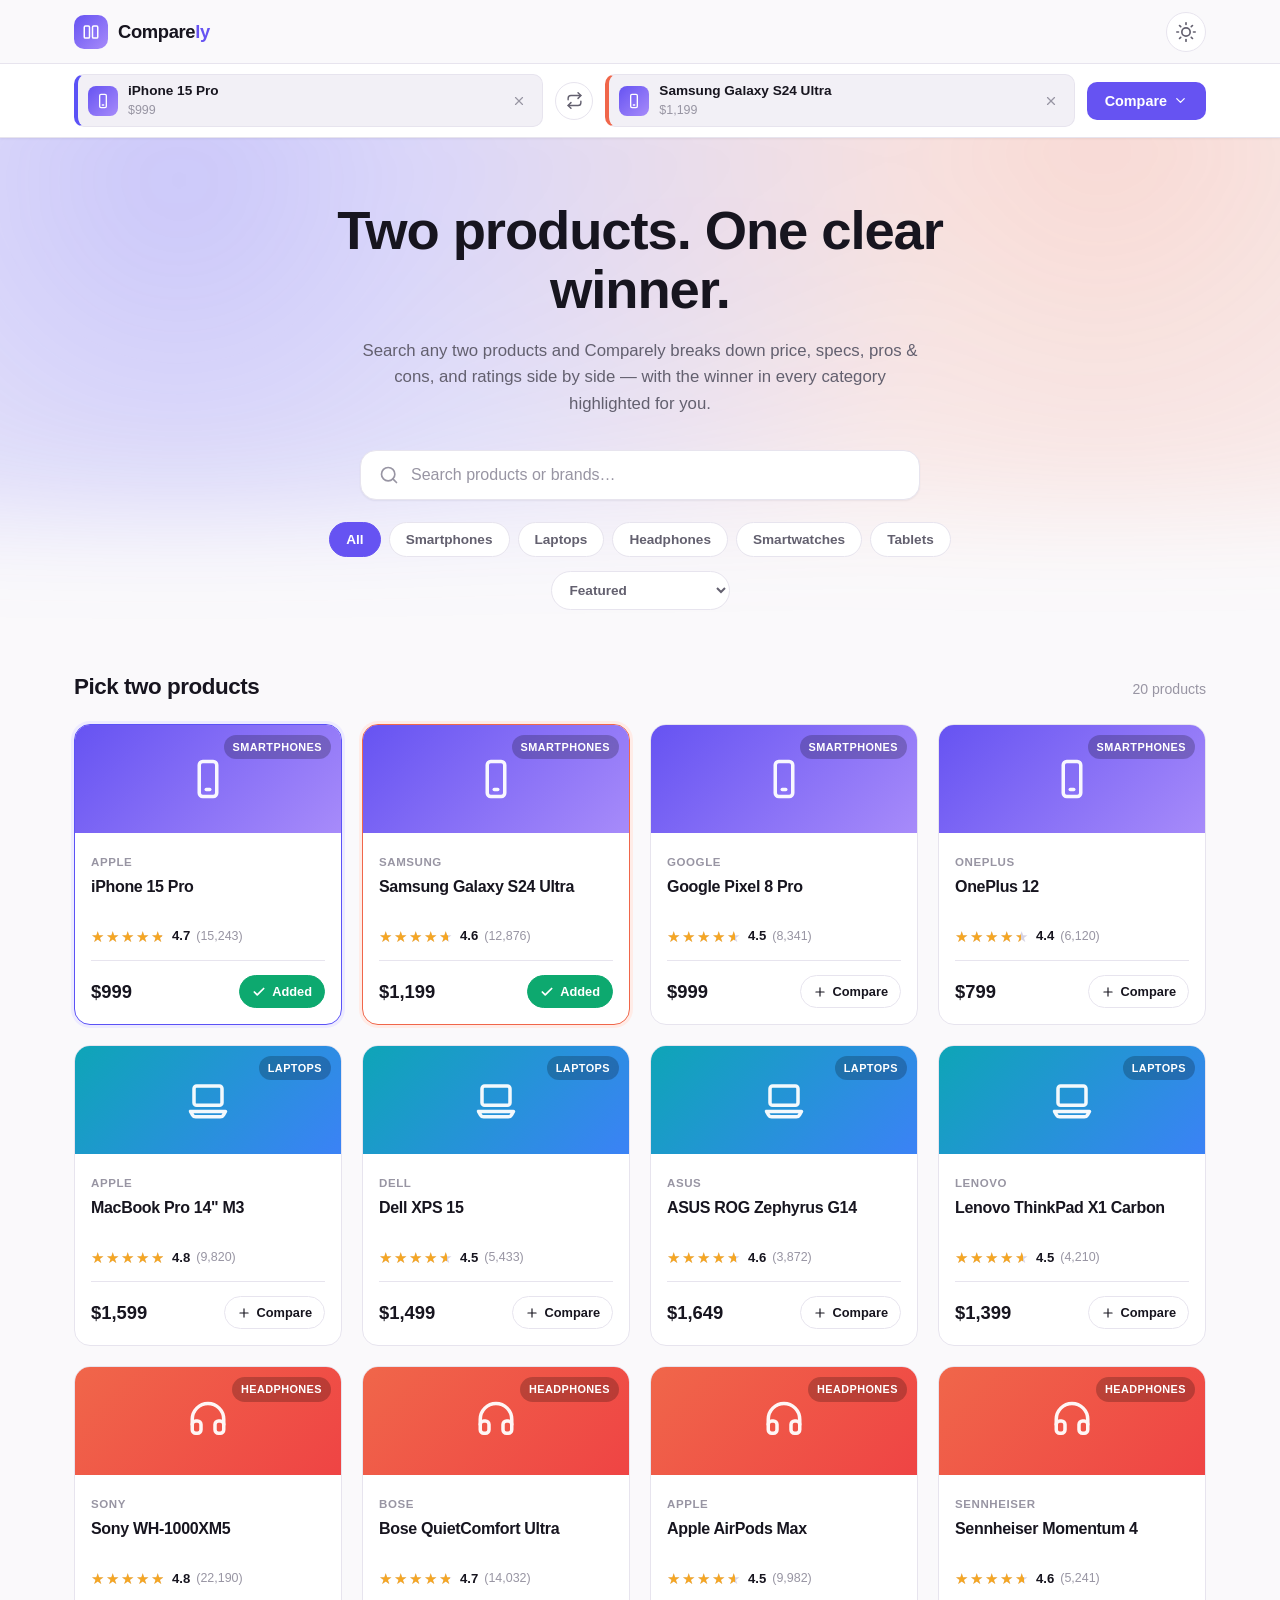
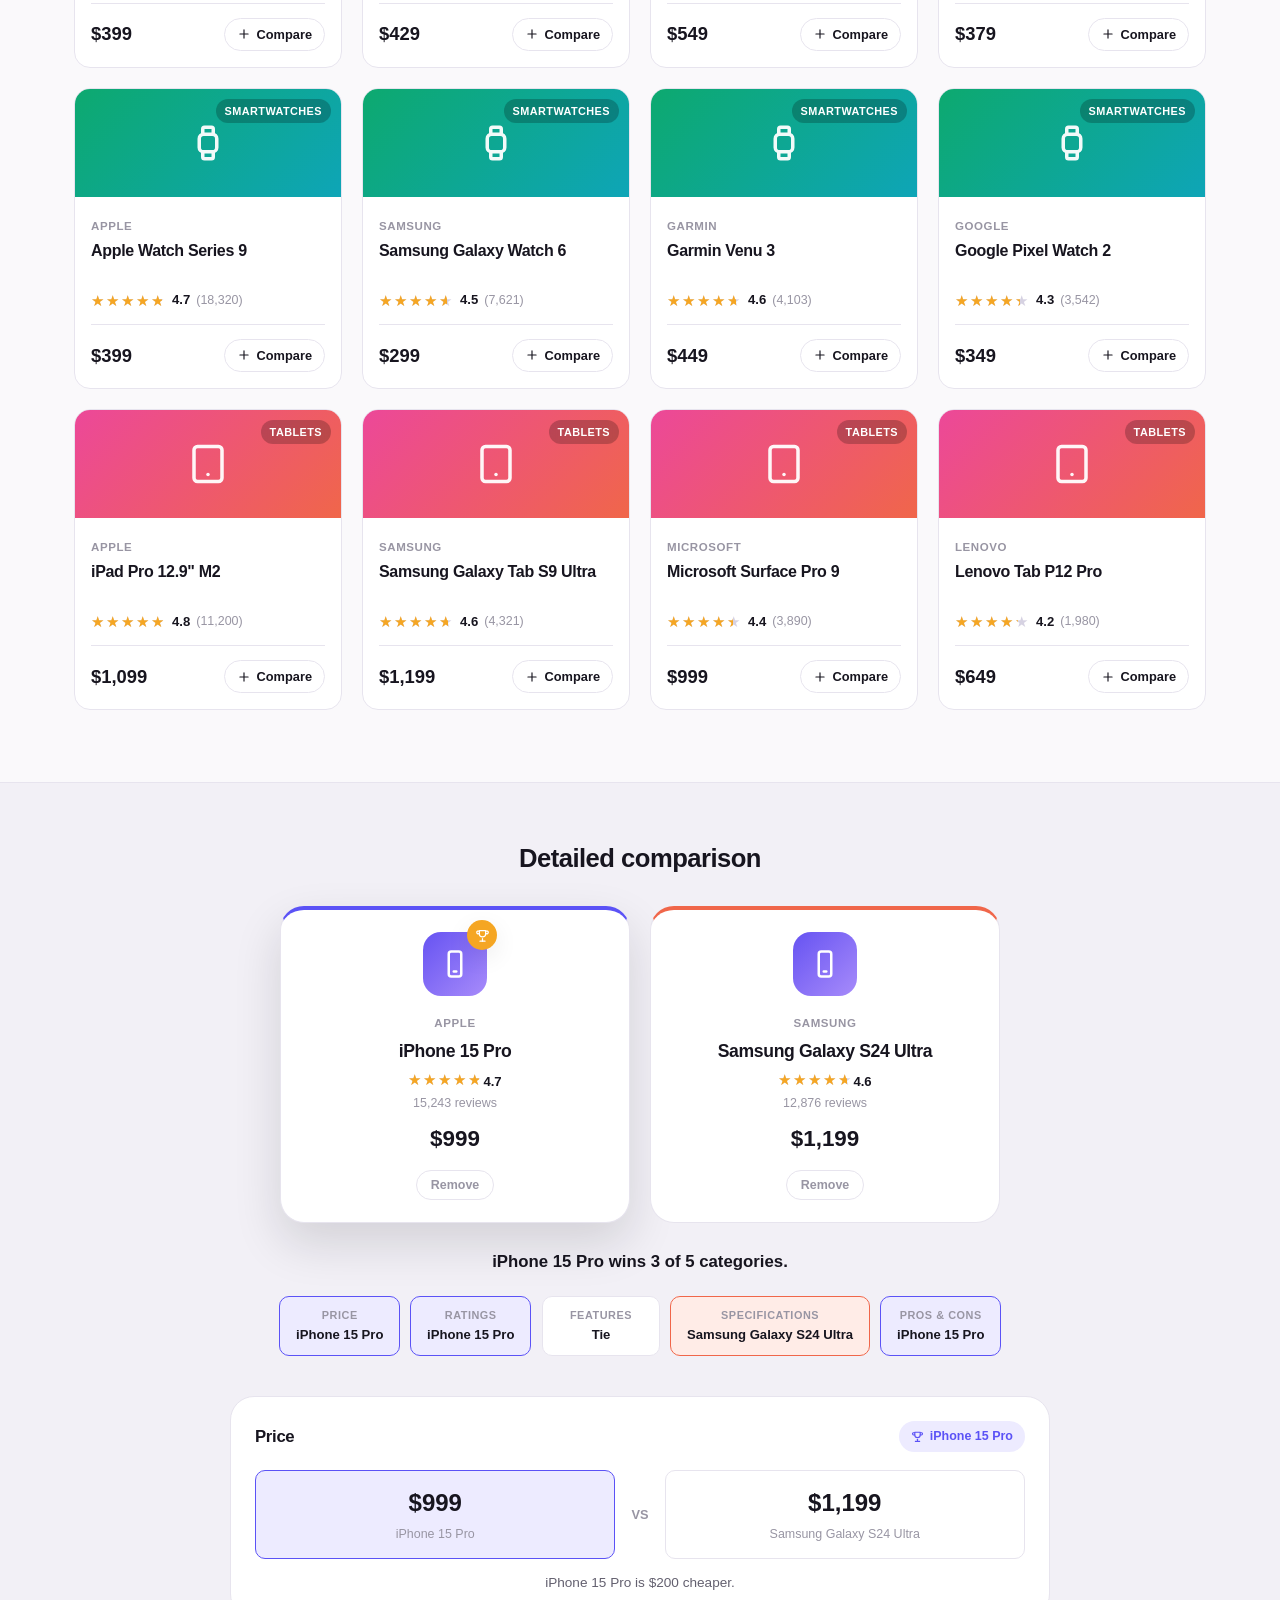
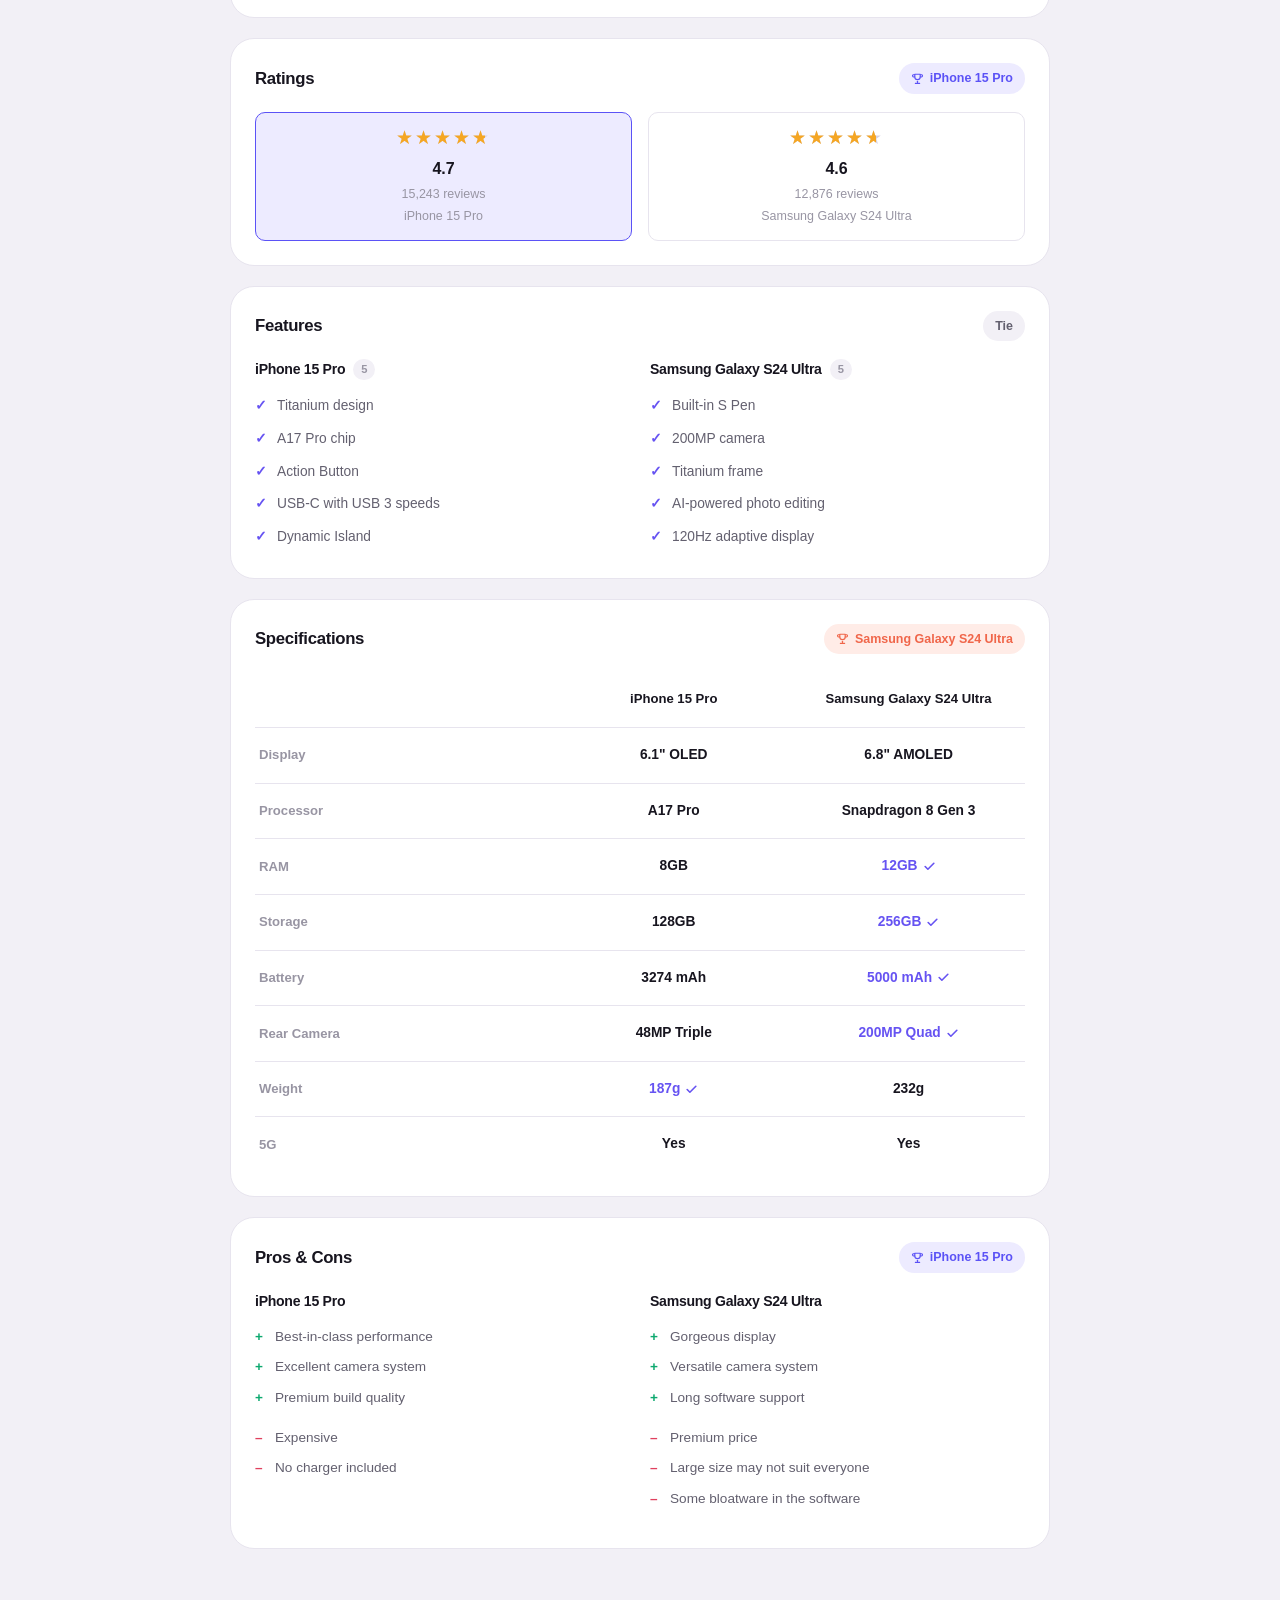
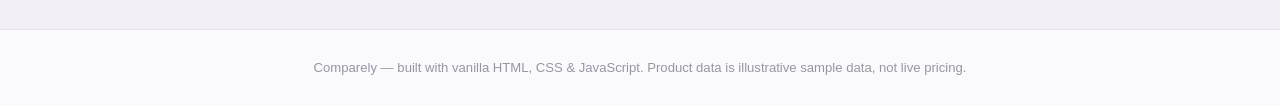
==== index.html @ 59ab499a "Add files via upload" ====
<!DOCTYPE html>
<html lang="en">
<head>
<script>
(function () {
  var isDark = window.matchMedia && window.matchMedia('(prefers-color-scheme: dark)').matches;
  document.documentElement.setAttribute('data-theme', isDark ? 'dark' : 'light');
})();
</script>
<meta charset="UTF-8">
<meta name="viewport" content="width=device-width, initial-scale=1.0, viewport-fit=cover">
<meta name="theme-color" id="themeColorMeta" content="#faf9fb">
<title>Comparely — Compare Any Two Products Side by Side</title>
<meta name="description" content="Comparely lets you compare price, features, specs, pros &amp; cons, and ratings for any two products side by side.">
<link rel="icon" href="data:image/svg+xml,%3Csvg xmlns='http://www.w3.org/2000/svg' viewBox='0 0 24 24'%3E%3Crect width='24' height='24' rx='6' fill='%236653F2'/%3E%3Crect x='3' y='4' width='7' height='16' rx='1.5' fill='white'/%3E%3Crect x='14' y='4' width='7' height='16' rx='1.5' fill='white' opacity='0.65'/%3E%3C/svg%3E">
<link rel="stylesheet" href="styles.css">
</head>
<body>

<header class="site-header">
  <div class="container header-inner">
    <div class="logo">
      <span class="logo-badge" aria-hidden="true">
        <svg viewBox="0 0 24 24" fill="none" stroke="currentColor" stroke-width="2" stroke-linecap="round" stroke-linejoin="round"><rect x="3" y="4" width="7" height="16" rx="1.5"/><rect x="14" y="4" width="7" height="16" rx="1.5"/></svg>
      </span>
      <span class="logo-text">Compare<b>ly</b></span>
    </div>
    <button id="themeToggle" class="theme-toggle" type="button" aria-label="Toggle dark mode">
      <svg class="icon-sun" viewBox="0 0 24 24" fill="none" stroke="currentColor" stroke-width="2" stroke-linecap="round" stroke-linejoin="round" aria-hidden="true"><circle cx="12" cy="12" r="5"/><line x1="12" y1="1" x2="12" y2="3"/><line x1="12" y1="21" x2="12" y2="23"/><line x1="4.22" y1="4.22" x2="5.64" y2="5.64"/><line x1="18.36" y1="18.36" x2="19.78" y2="19.78"/><line x1="1" y1="12" x2="3" y2="12"/><line x1="21" y1="12" x2="23" y2="12"/><line x1="4.22" y1="19.78" x2="5.64" y2="18.36"/><line x1="18.36" y1="5.64" x2="19.78" y2="4.22"/></svg>
      <svg class="icon-moon" viewBox="0 0 24 24" fill="none" stroke="currentColor" stroke-width="2" stroke-linecap="round" stroke-linejoin="round" aria-hidden="true"><path d="M21 12.79A9 9 0 1 1 11.21 3 7 7 0 0 0 21 12.79z"/></svg>
    </button>
  </div>
</header>

<div class="compare-tray" id="compareTray">
  <div class="container tray-inner">
    <div class="tray-slot" id="traySlotA"></div>
    <button class="swap-btn" id="swapBtn" type="button" aria-label="Swap products" title="Swap products">
      <svg viewBox="0 0 24 24" fill="none" stroke="currentColor" stroke-width="2" stroke-linecap="round" stroke-linejoin="round" aria-hidden="true"><polyline points="17 1 21 5 17 9"/><path d="M3 11V9a4 4 0 0 1 4-4h14"/><polyline points="7 23 3 19 7 15"/><path d="M21 13v2a4 4 0 0 1-4 4H3"/></svg>
    </button>
    <div class="tray-slot" id="traySlotB"></div>
    <button class="btn btn-primary btn-view" id="viewComparisonBtn" type="button">
      <span>Compare</span>
      <svg viewBox="0 0 24 24" fill="none" stroke="currentColor" stroke-width="2" stroke-linecap="round" stroke-linejoin="round" aria-hidden="true"><polyline points="6 9 12 15 18 9"/></svg>
    </button>
  </div>
</div>

<main>
  <section class="hero">
    <div class="hero-glow" aria-hidden="true"></div>
    <div class="container hero-inner">
      <h1>Two products. One clear winner.</h1>
      <p class="hero-sub">Search any two products and Comparely breaks down price, specs, pros &amp; cons, and ratings side by side — with the winner in every category highlighted for you.</p>

      <div class="search-box">
        <svg viewBox="0 0 24 24" fill="none" stroke="currentColor" stroke-width="2" stroke-linecap="round" stroke-linejoin="round" aria-hidden="true"><circle cx="11" cy="11" r="8"/><line x1="21" y1="21" x2="16.65" y2="16.65"/></svg>
        <input type="text" id="searchInput" placeholder="Search products or brands…" aria-label="Search products" autocomplete="off">
      </div>

      <div class="filter-row">
        <div class="category-pills" id="categoryPills"></div>
        <div class="sort-box">
          <label for="sortSelect" class="sr-only">Sort products</label>
          <select id="sortSelect">
            <option value="featured">Featured</option>
            <option value="price-asc">Price: Low to High</option>
            <option value="price-desc">Price: High to Low</option>
            <option value="rating-desc">Rating: High to Low</option>
            <option value="name-asc">Name: A–Z</option>
          </select>
        </div>
      </div>
    </div>
  </section>

  <section class="product-section container">
    <div class="section-heading">
      <h2>Pick two products</h2>
      <span class="results-count" id="resultsCount"></span>
    </div>
    <div class="product-grid" id="productGrid"></div>
    <p class="no-results" id="noResults" hidden>No products match your search. Try a different term or filter.</p>
  </section>

  <section class="comparison-section" id="comparisonSection" hidden>
    <div class="container">
      <div class="section-heading">
        <h2>Detailed comparison</h2>
      </div>

      <div class="comparison-panels" id="comparisonPanels"></div>
      <p class="overall-line" id="overallLine"></p>
      <div class="score-strip" id="scoreStrip"></div>
      <div class="comparison-blocks" id="comparisonBlocks"></div>
    </div>
  </section>
</main>

<footer class="site-footer">
  <div class="container">
    <p>Comparely — built with vanilla HTML, CSS &amp; JavaScript. Product data is illustrative sample data, not live pricing.</p>
  </div>
</footer>

<div class="toast" id="toast" role="status" aria-live="polite"></div>

<script src="script.js"></script>
</body>
</html>
---- styles.css ----
/* ==========================================================================
   Comparely — Stylesheet
   ========================================================================== */

*, *::before, *::after { box-sizing: border-box; }
html { scroll-behavior: smooth; }

:root {
  /* Light theme */
  --bg: #faf9fb;
  --bg-elevated: #ffffff;
  --bg-subtle: #f2f0f6;
  --text-primary: #17151f;
  --text-secondary: #63606f;
  --text-muted: #9895a3;
  --border: #e7e4ee;
  --border-strong: #d6d2e2;
  --accent: #6653f2;
  --accent-hover: #5642e0;
  --accent-soft: #efebff;
  --success: #0da96f;
  --success-soft: #e4f8ef;
  --danger: #e0405e;
  --danger-soft: #fdeaee;
  --slot-a: #5b52f6;
  --slot-a-soft: #edebff;
  --slot-b: #f0664a;
  --slot-b-soft: #ffece7;
  --star: #f5a623;
  --shadow-sm: 0 1px 2px rgba(23, 21, 31, 0.06);
  --shadow-md: 0 8px 24px rgba(23, 21, 31, 0.08);
  --shadow-lg: 0 20px 48px rgba(23, 21, 31, 0.14);
  --radius-sm: 10px;
  --radius-md: 16px;
  --radius-lg: 24px;
  --header-h: 64px;
  --font-sans: -apple-system, BlinkMacSystemFont, "Segoe UI", Roboto, Helvetica, Arial, sans-serif;
}

[data-theme="dark"] {
  --bg: #100e17;
  --bg-elevated: #1a1723;
  --bg-subtle: #211e2b;
  --text-primary: #f3f1f9;
  --text-secondary: #a8a3b8;
  --text-muted: #726d82;
  --border: #2c2839;
  --border-strong: #3a3549;
  --accent: #8b7dff;
  --accent-hover: #9c8fff;
  --accent-soft: #241f42;
  --success: #34d399;
  --success-soft: #113228;
  --danger: #fb7185;
  --danger-soft: #35191f;
  --slot-a: #857aff;
  --slot-a-soft: #221f45;
  --slot-b: #ff8b6e;
  --slot-b-soft: #351f1a;
  --star: #fbbf24;
  --shadow-sm: 0 1px 2px rgba(0, 0, 0, 0.35);
  --shadow-md: 0 8px 24px rgba(0, 0, 0, 0.4);
  --shadow-lg: 0 20px 48px rgba(0, 0, 0, 0.55);
}

body {
  margin: 0;
  font-family: var(--font-sans);
  background: var(--bg);
  color: var(--text-primary);
  -webkit-font-smoothing: antialiased;
  line-height: 1.5;
}

* {
  transition: background-color .25s ease, border-color .25s ease, color .25s ease, box-shadow .25s ease;
}

h1, h2, h3, h4 { margin: 0; font-weight: 700; letter-spacing: -0.02em; }
p { margin: 0; }
ul { margin: 0; padding: 0; list-style: none; }
button { font-family: inherit; cursor: pointer; }
input, select { font-family: inherit; }
svg { width: 20px; height: 20px; flex-shrink: 0; }

.container { max-width: 1180px; margin: 0 auto; padding: 0 24px; }
.sr-only { position: absolute; width: 1px; height: 1px; padding: 0; margin: -1px; overflow: hidden; clip: rect(0,0,0,0); border: 0; }
[hidden] { display: none !important; }

/* ==========================================================================
   Header
   ========================================================================== */

.site-header {
  position: sticky;
  top: 0;
  z-index: 50;
  height: var(--header-h);
  display: flex;
  align-items: center;
  background: color-mix(in srgb, var(--bg) 88%, transparent);
  backdrop-filter: blur(14px);
  -webkit-backdrop-filter: blur(14px);
  border-bottom: 1px solid var(--border);
}

.header-inner { display: flex; align-items: center; justify-content: space-between; width: 100%; }

.logo { display: flex; align-items: center; gap: 10px; }
.logo-badge {
  display: flex; align-items: center; justify-content: center;
  width: 34px; height: 34px; border-radius: 10px;
  background: linear-gradient(135deg, var(--accent), #a78bfa);
  color: #fff;
}
.logo-badge svg { width: 18px; height: 18px; }
.logo-text { font-size: 1.15rem; font-weight: 600; letter-spacing: -0.02em; color: var(--text-primary); }
.logo-text b { color: var(--accent); font-weight: 800; }

.theme-toggle {
  position: relative;
  width: 40px; height: 40px;
  border-radius: 50%;
  border: 1px solid var(--border);
  background: var(--bg-elevated);
  color: var(--text-secondary);
  display: flex; align-items: center; justify-content: center;
}
.theme-toggle:hover { border-color: var(--accent); color: var(--accent); box-shadow: var(--shadow-sm); }
.theme-toggle svg { position: absolute; transition: opacity .35s ease, transform .5s cubic-bezier(.34,1.56,.64,1); }
.icon-moon { opacity: 0; transform: rotate(-60deg) scale(0.5); }
.icon-sun { opacity: 1; transform: rotate(0) scale(1); }
[data-theme="dark"] .icon-sun { opacity: 0; transform: rotate(60deg) scale(0.5); }
[data-theme="dark"] .icon-moon { opacity: 1; transform: rotate(0) scale(1); }

/* ==========================================================================
   Compare tray
   ========================================================================== */

.compare-tray {
  position: sticky;
  top: var(--header-h);
  z-index: 40;
  background: var(--bg-elevated);
  border-bottom: 1px solid var(--border);
  box-shadow: var(--shadow-sm);
}

.tray-inner {
  display: flex;
  align-items: center;
  gap: 12px;
  padding: 10px 24px;
  flex-wrap: wrap;
}

.tray-slot {
  flex: 1 1 220px;
  min-width: 0;
  display: flex;
  align-items: center;
  gap: 10px;
  padding: 6px 10px;
  border-radius: var(--radius-sm);
  border: 1.5px dashed var(--border-strong);
  min-height: 46px;
  font-size: 0.85rem;
  color: var(--text-muted);
}

.tray-slot.empty { justify-content: flex-start; }
.tray-slot.empty svg { width: 16px; height: 16px; opacity: 0.6; }
.tray-slot.filled { border-style: solid; border-color: var(--border); background: var(--bg-subtle); }
.tray-slot.filled.slot-a { border-left: 4px solid var(--slot-a); }
.tray-slot.filled.slot-b { border-left: 4px solid var(--slot-b); }

.tray-thumb {
  width: 30px; height: 30px; border-radius: 8px; flex-shrink: 0;
  display: flex; align-items: center; justify-content: center; color: #fff;
}
.tray-thumb svg { width: 16px; height: 16px; }

.tray-info { display: flex; flex-direction: column; min-width: 0; flex: 1; }
.tray-name { font-size: 0.85rem; font-weight: 600; color: var(--text-primary); white-space: nowrap; overflow: hidden; text-overflow: ellipsis; }
.tray-price { font-size: 0.78rem; color: var(--text-muted); }

.tray-remove {
  background: none; border: none; color: var(--text-muted);
  width: 26px; height: 26px; border-radius: 50%; flex-shrink: 0;
  display: flex; align-items: center; justify-content: center;
}
.tray-remove:hover { background: var(--danger-soft); color: var(--danger); }
.tray-remove svg { width: 14px; height: 14px; }

.swap-btn {
  width: 38px; height: 38px; border-radius: 50%; flex-shrink: 0;
  border: 1px solid var(--border); background: var(--bg-elevated); color: var(--text-secondary);
  display: flex; align-items: center; justify-content: center;
}
.swap-btn svg { width: 17px; height: 17px; }
.swap-btn:hover:not(:disabled) { color: var(--accent); border-color: var(--accent); transform: rotate(180deg); }
.swap-btn:disabled { opacity: 0.35; cursor: not-allowed; }

.btn {
  display: inline-flex; align-items: center; gap: 6px;
  border: none; border-radius: var(--radius-sm);
  padding: 11px 18px; font-size: 0.9rem; font-weight: 600;
  transition: transform .15s ease, box-shadow .2s ease, opacity .2s ease, background-color .25s ease;
}
.btn:active { transform: scale(0.96); }
.btn-primary { background: var(--accent); color: #fff; flex-shrink: 0; }
.btn-primary:hover:not(:disabled) { background: var(--accent-hover); box-shadow: var(--shadow-md); }
.btn-primary:disabled { opacity: 0.4; cursor: not-allowed; }
.btn-view svg { width: 15px; height: 15px; }

/* ==========================================================================
   Hero
   ========================================================================== */

.hero { position: relative; overflow: hidden; padding: 64px 0 40px; }
.hero-glow {
  position: absolute; inset: -20% -10% auto -10%; height: 480px;
  background:
    radial-gradient(circle at 20% 30%, color-mix(in srgb, var(--slot-a) 30%, transparent), transparent 60%),
    radial-gradient(circle at 80% 20%, color-mix(in srgb, var(--slot-b) 22%, transparent), transparent 55%);
  filter: blur(50px);
  pointer-events: none;
  z-index: -1;
}
.hero-inner { text-align: center; }
.hero h1 {
  font-size: clamp(2.1rem, 5vw, 3.4rem);
  line-height: 1.08;
  max-width: 720px;
  margin: 0 auto;
}
.hero-sub {
  max-width: 560px; margin: 18px auto 32px;
  color: var(--text-secondary); font-size: 1.05rem; line-height: 1.6;
}

.search-box {
  max-width: 560px; margin: 0 auto;
  display: flex; align-items: center; gap: 10px;
  background: var(--bg-elevated);
  border: 1.5px solid var(--border);
  border-radius: var(--radius-md);
  padding: 14px 18px;
  box-shadow: var(--shadow-sm);
}
.search-box:focus-within { border-color: var(--accent); box-shadow: 0 0 0 4px var(--accent-soft); }
.search-box svg { color: var(--text-muted); }
.search-box input {
  flex: 1; border: none; outline: none; background: none;
  font-size: 1rem; color: var(--text-primary);
}
.search-box input::placeholder { color: var(--text-muted); }

.filter-row {
  max-width: 780px; margin: 22px auto 0;
  display: flex; align-items: center; justify-content: center;
  gap: 14px; flex-wrap: wrap;
}

.category-pills { display: flex; gap: 8px; flex-wrap: wrap; justify-content: center; }
.pill {
  border: 1.5px solid var(--border); background: var(--bg-elevated);
  color: var(--text-secondary); font-size: 0.85rem; font-weight: 600;
  padding: 9px 16px; border-radius: 999px;
  transition: all .2s ease;
}
.pill:hover { border-color: var(--accent); color: var(--accent); }
.pill.active { background: var(--accent); border-color: var(--accent); color: #fff; }

.sort-box select {
  border: 1.5px solid var(--border); background: var(--bg-elevated);
  color: var(--text-secondary); font-size: 0.85rem; font-weight: 600;
  padding: 10px 14px; border-radius: 999px; outline: none;
}
.sort-box select:hover, .sort-box select:focus { border-color: var(--accent); color: var(--accent); }

/* ==========================================================================
   Product grid
   ========================================================================== */

.product-section { padding: 20px 24px 72px; }
.section-heading {
  display: flex; align-items: baseline; justify-content: space-between;
  margin-bottom: 20px; gap: 12px;
}
.section-heading h2 { font-size: 1.4rem; }
.results-count { color: var(--text-muted); font-size: 0.88rem; white-space: nowrap; }

.product-grid {
  display: grid;
  grid-template-columns: repeat(auto-fill, minmax(240px, 1fr));
  gap: 20px;
}

.no-results { text-align: center; padding: 48px 0; color: var(--text-muted); }

.product-card {
  background: var(--bg-elevated);
  border: 1.5px solid var(--border);
  border-radius: var(--radius-md);
  overflow: hidden;
  cursor: pointer;
  animation: fadeInUp .5s ease both;
  animation-delay: calc(var(--i, 0) * 30ms);
  transition: transform .25s ease, box-shadow .25s ease, border-color .25s ease;
}
.product-card:hover { transform: translateY(-6px); box-shadow: var(--shadow-lg); border-color: var(--border-strong); }
.product-card:focus-visible { outline: 2px solid var(--accent); outline-offset: 2px; }
.product-card.selected.slot-a { border-color: var(--slot-a); box-shadow: 0 0 0 3px var(--slot-a-soft); }
.product-card.selected.slot-b { border-color: var(--slot-b); box-shadow: 0 0 0 3px var(--slot-b-soft); }

.card-media {
  height: 108px; display: flex; align-items: center; justify-content: center;
  color: #fff; position: relative;
}
.card-media svg { width: 42px; height: 42px; opacity: 0.95; }
.card-category-tag {
  position: absolute; top: 10px; right: 10px;
  background: rgba(0,0,0,0.22); color: #fff; font-size: 0.68rem; font-weight: 700;
  padding: 4px 9px; border-radius: 999px; text-transform: uppercase; letter-spacing: 0.04em;
  backdrop-filter: blur(4px);
}

.card-body { padding: 16px; }
.card-brand { font-size: 0.72rem; font-weight: 700; text-transform: uppercase; letter-spacing: 0.05em; color: var(--text-muted); }
.card-name { font-size: 1rem; margin: 4px 0 8px; line-height: 1.3; min-height: 2.6em; }

.card-rating { display: flex; align-items: center; gap: 6px; margin-bottom: 4px; }
.stars { position: relative; display: inline-block; font-size: 0.95rem; line-height: 1; letter-spacing: 2px; }
.stars-bg { color: var(--border-strong); white-space: nowrap; }
.stars-fg { position: absolute; top: 0; left: 0; overflow: hidden; white-space: nowrap; color: var(--star); }
.rating-num { font-size: 0.82rem; font-weight: 700; color: var(--text-primary); }
.rating-count { font-size: 0.78rem; color: var(--text-muted); }

.card-footer {
  display: flex; align-items: center; justify-content: space-between;
  margin-top: 14px; padding-top: 14px; border-top: 1px solid var(--border);
}
.card-price { font-size: 1.15rem; font-weight: 800; }

.btn-compare {
  display: flex; align-items: center; gap: 6px;
  border: 1.5px solid var(--border); background: none; color: var(--text-primary);
  font-size: 0.8rem; font-weight: 700; padding: 8px 12px; border-radius: 999px;
  transition: all .2s ease;
}
.btn-compare svg { width: 14px; height: 14px; }
.btn-compare:hover { border-color: var(--accent); color: var(--accent); }
.btn-compare.is-added { background: var(--success); border-color: var(--success); color: #fff; }

/* ==========================================================================
   Comparison section
   ========================================================================== */

.comparison-section {
  background: var(--bg-subtle);
  border-top: 1px solid var(--border);
  padding: 56px 0 80px;
  opacity: 0;
  transform: translateY(24px);
  transition: opacity .5s ease, transform .5s ease;
}
.comparison-section.visible { opacity: 1; transform: translateY(0); }
.comparison-section .section-heading { margin-bottom: 28px; justify-content: center; }
.comparison-section .section-heading h2 { font-size: 1.6rem; }

.comparison-panels {
  display: grid; grid-template-columns: 1fr 1fr; gap: 20px;
  max-width: 720px; margin: 0 auto;
}
.comparison-panel {
  background: var(--bg-elevated); border: 1.5px solid var(--border);
  border-radius: var(--radius-lg); padding: 22px; text-align: center;
  position: relative;
}
.comparison-panel.slot-a { border-top: 4px solid var(--slot-a); }
.comparison-panel.slot-b { border-top: 4px solid var(--slot-b); }
.comparison-panel.winner { box-shadow: var(--shadow-lg); }

.panel-media {
  width: 64px; height: 64px; border-radius: 18px; margin: 0 auto 14px;
  display: flex; align-items: center; justify-content: center; color: #fff; position: relative;
}
.panel-media svg { width: 30px; height: 30px; }
.winner-crown {
  position: absolute; top: -12px; right: -10px;
  width: 30px; height: 30px; border-radius: 50%;
  background: var(--star); color: #fff;
  display: flex; align-items: center; justify-content: center;
  box-shadow: var(--shadow-md);
  animation: popIn .5s cubic-bezier(.34,1.56,.64,1) both;
}
.winner-crown svg { width: 15px; height: 15px; }

.panel-brand { font-size: 0.72rem; font-weight: 700; text-transform: uppercase; letter-spacing: 0.05em; color: var(--text-muted); }
.panel-name { font-size: 1.1rem; margin: 4px 0 8px; }
.panel-price { font-size: 1.4rem; font-weight: 800; margin: 10px 0 14px; }
.panel-rating { display: flex; justify-content: center; }
.comparison-panel .rating-count { display: block; margin: 2px 0 0; }

.panel-remove {
  border: 1.5px solid var(--border); background: none; color: var(--text-muted);
  font-size: 0.78rem; font-weight: 600; padding: 7px 14px; border-radius: 999px;
}
.panel-remove:hover { border-color: var(--danger); color: var(--danger); }

.overall-line {
  text-align: center; font-size: 1.05rem; font-weight: 600;
  margin: 26px auto 0; max-width: 560px; color: var(--text-primary);
}

.score-strip {
  display: flex; flex-wrap: wrap; justify-content: center; gap: 10px;
  margin: 22px auto 0; max-width: 820px;
}
.score-item {
  display: flex; flex-direction: column; align-items: center; gap: 2px;
  padding: 10px 16px; border-radius: var(--radius-sm);
  background: var(--bg-elevated); border: 1px solid var(--border);
  min-width: 118px;
  animation: popIn .4s ease both;
}
.score-item.slot-a { border-color: var(--slot-a); background: var(--slot-a-soft); }
.score-item.slot-b { border-color: var(--slot-b); background: var(--slot-b-soft); }
.score-label { font-size: 0.68rem; font-weight: 700; text-transform: uppercase; letter-spacing: 0.05em; color: var(--text-muted); }
.score-winner { font-size: 0.82rem; font-weight: 700; text-align: center; }

.comparison-blocks { max-width: 820px; margin: 40px auto 0; display: flex; flex-direction: column; gap: 20px; }

.compare-block {
  background: var(--bg-elevated); border: 1px solid var(--border);
  border-radius: var(--radius-lg); padding: 24px;
}
.block-header { display: flex; align-items: center; justify-content: space-between; gap: 12px; margin-bottom: 18px; flex-wrap: wrap; }
.block-header h3 { font-size: 1.05rem; }

.winner-chip {
  display: inline-flex; align-items: center; gap: 6px;
  font-size: 0.78rem; font-weight: 700; padding: 6px 12px; border-radius: 999px;
  background: var(--bg-subtle); color: var(--text-secondary);
}
.winner-chip svg { width: 13px; height: 13px; }
.winner-chip.slot-a { background: var(--slot-a-soft); color: var(--slot-a); }
.winner-chip.slot-b { background: var(--slot-b-soft); color: var(--slot-b); }

/* Price block */
.price-compare { display: grid; grid-template-columns: 1fr auto 1fr; align-items: center; gap: 16px; }
.price-col { text-align: center; padding: 14px; border-radius: var(--radius-sm); border: 1.5px solid var(--border); }
.price-col.winner.slot-a { border-color: var(--slot-a); background: var(--slot-a-soft); }
.price-col.winner.slot-b { border-color: var(--slot-b); background: var(--slot-b-soft); }
.price-value { display: block; font-size: 1.5rem; font-weight: 800; }
.price-name { display: block; font-size: 0.78rem; color: var(--text-muted); margin-top: 4px; }
.price-vs { color: var(--text-muted); font-size: 0.8rem; font-weight: 700; text-transform: uppercase; }
.block-note { text-align: center; color: var(--text-secondary); font-size: 0.85rem; margin-top: 14px; }

/* Ratings block */
.rating-compare { display: grid; grid-template-columns: 1fr 1fr; gap: 16px; }
.rating-col { text-align: center; padding: 14px; border-radius: var(--radius-sm); border: 1.5px solid var(--border); }
.rating-col .stars { font-size: 1.2rem; }
.rating-col.winner.slot-a { border-color: var(--slot-a); background: var(--slot-a-soft); }
.rating-col.winner.slot-b { border-color: var(--slot-b); background: var(--slot-b-soft); }
.rating-col .rating-num { display: block; margin-top: 6px; font-size: 1rem; }
.rating-col .price-name { margin-top: 2px; }

/* Features block */
.features-compare { display: grid; grid-template-columns: 1fr 1fr; gap: 20px; }
.features-col h4 { font-size: 0.88rem; margin-bottom: 10px; display: flex; align-items: center; gap: 8px; }
.count-badge { background: var(--bg-subtle); color: var(--text-muted); font-size: 0.7rem; font-weight: 700; padding: 2px 8px; border-radius: 999px; }
.features-col li { font-size: 0.86rem; padding: 6px 0 6px 22px; position: relative; color: var(--text-secondary); }
.features-col li::before { content: "✓"; position: absolute; left: 0; color: var(--accent); font-weight: 700; }

/* Specifications block */
.spec-table { display: flex; flex-direction: column; }
.spec-row { display: grid; grid-template-columns: 1.3fr 1fr 1fr; gap: 10px; padding: 11px 4px; border-bottom: 1px solid var(--border); align-items: center; }
.spec-row:last-child { border-bottom: none; }
.spec-header-row { padding-bottom: 12px; }
.spec-label { font-size: 0.82rem; color: var(--text-muted); font-weight: 600; }
.spec-value { font-size: 0.86rem; font-weight: 600; text-align: center; padding: 6px 8px; border-radius: 8px; display: flex; align-items: center; justify-content: center; gap: 5px; }
.spec-value svg { width: 13px; height: 13px; }
.spec-value.winner { color: var(--accent); }
.spec-value.slot-a-name, .spec-value.slot-b-name { font-weight: 700; color: var(--text-primary); font-size: 0.82rem; }

/* Pros & cons block */
.proscons-compare { display: grid; grid-template-columns: 1fr 1fr; gap: 20px; }
.proscons-col h4 { font-size: 0.88rem; margin-bottom: 10px; }
.proscons-col ul { margin-bottom: 10px; }
.proscons-col li { font-size: 0.85rem; padding: 5px 0 5px 20px; position: relative; color: var(--text-secondary); }
.pros-list li::before { content: "+"; position: absolute; left: 0; color: var(--success); font-weight: 800; }
.cons-list li::before { content: "–"; position: absolute; left: 0; color: var(--danger); font-weight: 800; }

/* ==========================================================================
   Toast
   ========================================================================== */

.toast {
  position: fixed; left: 50%; bottom: 26px; z-index: 60;
  transform: translate(-50%, 16px);
  background: var(--text-primary); color: var(--bg);
  padding: 12px 20px; border-radius: 999px; font-size: 0.85rem; font-weight: 600;
  box-shadow: var(--shadow-lg);
  opacity: 0; pointer-events: none;
  transition: opacity .25s ease, transform .25s ease;
  max-width: 90vw; white-space: nowrap; overflow: hidden; text-overflow: ellipsis;
}
.toast.visible { opacity: 1; transform: translate(-50%, 0); }

/* ==========================================================================
   Footer
   ========================================================================== */

.site-footer { border-top: 1px solid var(--border); padding: 28px 0; }
.site-footer p { text-align: center; font-size: 0.82rem; color: var(--text-muted); }

/* ==========================================================================
   Animations
   ========================================================================== */

@keyframes fadeInUp {
  from { opacity: 0; transform: translateY(16px); }
  to { opacity: 1; transform: translateY(0); }
}
@keyframes popIn {
  0% { opacity: 0; transform: scale(0.8); }
  70% { transform: scale(1.06); }
  100% { opacity: 1; transform: scale(1); }
}

@media (prefers-reduced-motion: reduce) {
  *, *::before, *::after {
    animation-duration: 0.01ms !important;
    animation-iteration-count: 1 !important;
    transition-duration: 0.01ms !important;
    scroll-behavior: auto !important;
  }
}

/* ==========================================================================
   Responsive
   ========================================================================== */

@media (max-width: 860px) {
  .comparison-panels { max-width: 420px; grid-template-columns: 1fr; }
  .comparison-panel.slot-b { order: 2; }
}

@media (max-width: 700px) {
  .features-compare, .proscons-compare { grid-template-columns: 1fr; gap: 26px; }
  .rating-compare { grid-template-columns: 1fr; }
}

@media (max-width: 640px) {
  .container { padding: 0 16px; }
  .hero { padding: 44px 0 32px; }
  .hero-sub { font-size: 0.95rem; }
  .search-box { padding: 12px 16px; }
  .product-grid { grid-template-columns: repeat(auto-fill, minmax(150px, 1fr)); gap: 14px; }
  .card-name { font-size: 0.9rem; min-height: 2.4em; }
  .card-price { font-size: 1rem; }
  .btn-compare span { display: none; }
  .btn-compare { padding: 8px; }
  .tray-inner { padding: 8px 16px; }
  .tray-name, .tray-price { display: none; }
  .tray-slot.filled { flex: 0 0 auto; padding: 6px; }
  .tray-slot.empty { flex: 1 1 auto; font-size: 0.78rem; }
  .btn-view span { display: none; }
  .btn-view { padding: 11px; }
  .price-compare { grid-template-columns: 1fr; }
  .price-vs { display: none; }
  .spec-row { grid-template-columns: 1fr 1fr; row-gap: 6px; }
  .spec-label { grid-column: 1 / -1; font-size: 0.72rem; text-transform: uppercase; letter-spacing: 0.04em; padding-top: 6px; }
  .spec-header-row { display: none; }
  .compare-block { padding: 18px; }
}

@media (max-width: 420px) {
  .logo-text { font-size: 1rem; }
  .hero h1 { font-size: 1.8rem; }
}
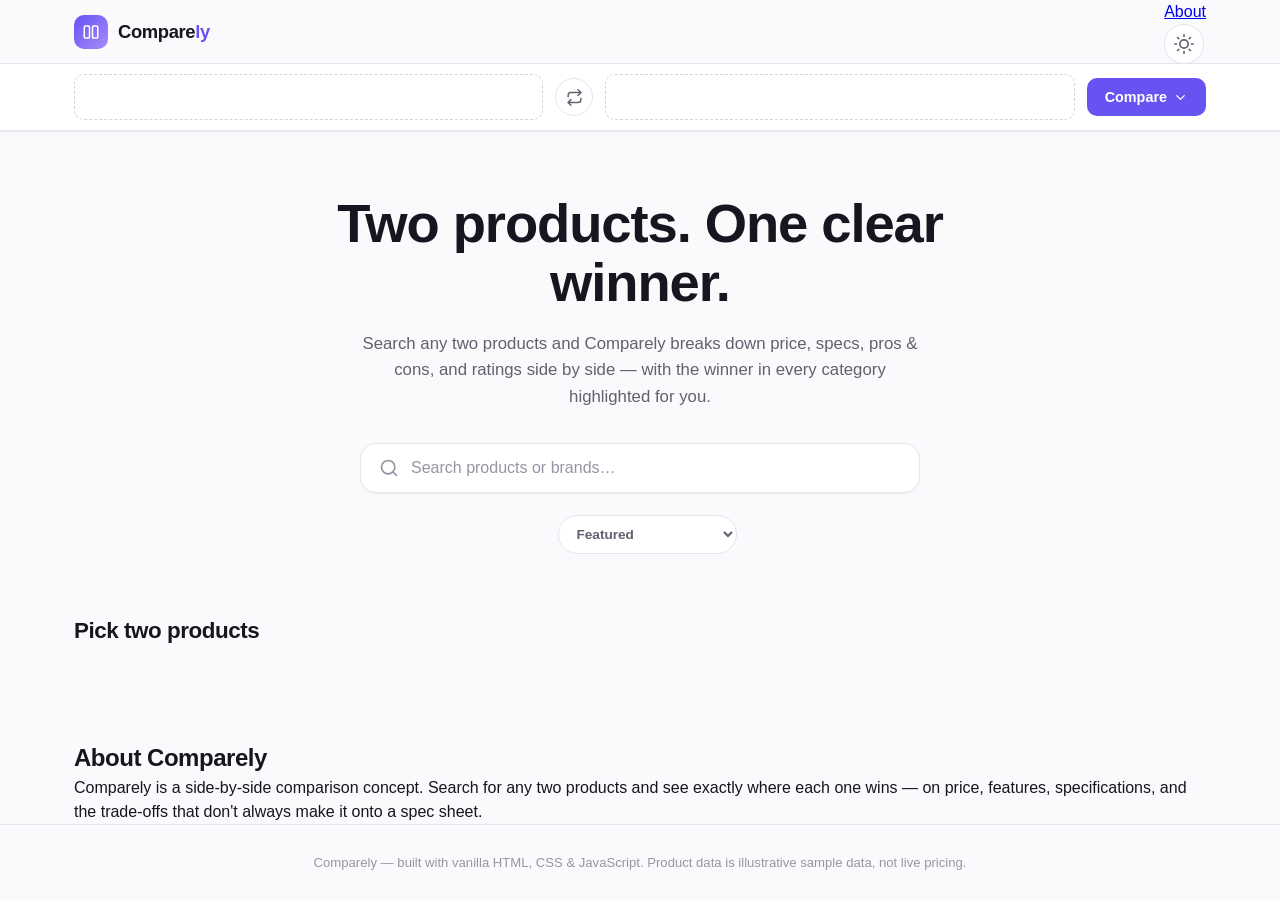
==== commit 5eff6b36: "Add files via upload Update 2" ====
--- a/index.html
+++ b/index.html
@@ -25,10 +25,13 @@
       </span>
       <span class="logo-text">Compare<b>ly</b></span>
     </div>
-    <button id="themeToggle" class="theme-toggle" type="button" aria-label="Toggle dark mode">
-      <svg class="icon-sun" viewBox="0 0 24 24" fill="none" stroke="currentColor" stroke-width="2" stroke-linecap="round" stroke-linejoin="round" aria-hidden="true"><circle cx="12" cy="12" r="5"/><line x1="12" y1="1" x2="12" y2="3"/><line x1="12" y1="21" x2="12" y2="23"/><line x1="4.22" y1="4.22" x2="5.64" y2="5.64"/><line x1="18.36" y1="18.36" x2="19.78" y2="19.78"/><line x1="1" y1="12" x2="3" y2="12"/><line x1="21" y1="12" x2="23" y2="12"/><line x1="4.22" y1="19.78" x2="5.64" y2="18.36"/><line x1="18.36" y1="5.64" x2="19.78" y2="4.22"/></svg>
-      <svg class="icon-moon" viewBox="0 0 24 24" fill="none" stroke="currentColor" stroke-width="2" stroke-linecap="round" stroke-linejoin="round" aria-hidden="true"><path d="M21 12.79A9 9 0 1 1 11.21 3 7 7 0 0 0 21 12.79z"/></svg>
-    </button>
+    <div class="header-actions">
+      <a href="#about" class="nav-link">About</a>
+      <button id="themeToggle" class="theme-toggle" type="button" aria-label="Toggle dark mode">
+        <svg class="icon-sun" viewBox="0 0 24 24" fill="none" stroke="currentColor" stroke-width="2" stroke-linecap="round" stroke-linejoin="round" aria-hidden="true"><circle cx="12" cy="12" r="5"/><line x1="12" y1="1" x2="12" y2="3"/><line x1="12" y1="21" x2="12" y2="23"/><line x1="4.22" y1="4.22" x2="5.64" y2="5.64"/><line x1="18.36" y1="18.36" x2="19.78" y2="19.78"/><line x1="1" y1="12" x2="3" y2="12"/><line x1="21" y1="12" x2="23" y2="12"/><line x1="4.22" y1="19.78" x2="5.64" y2="18.36"/><line x1="18.36" y1="5.64" x2="19.78" y2="4.22"/></svg>
+        <svg class="icon-moon" viewBox="0 0 24 24" fill="none" stroke="currentColor" stroke-width="2" stroke-linecap="round" stroke-linejoin="round" aria-hidden="true"><path d="M21 12.79A9 9 0 1 1 11.21 3 7 7 0 0 0 21 12.79z"/></svg>
+      </button>
+    </div>
   </div>
 </header>
 
@@ -48,7 +51,6 @@
 
 <main>
   <section class="hero">
-    <div class="hero-glow" aria-hidden="true"></div>
     <div class="container hero-inner">
       <h1>Two products. One clear winner.</h1>
       <p class="hero-sub">Search any two products and Comparely breaks down price, specs, pros &amp; cons, and ratings side by side — with the winner in every category highlighted for you.</p>
@@ -81,6 +83,9 @@
     </div>
     <div class="product-grid" id="productGrid"></div>
     <p class="no-results" id="noResults" hidden>No products match your search. Try a different term or filter.</p>
+    <div class="show-more-wrap">
+      <button class="btn-showmore" id="showMoreBtn" type="button" hidden></button>
+    </div>
   </section>
 
   <section class="comparison-section" id="comparisonSection" hidden>
@@ -97,14 +102,24 @@
   </section>
 </main>
 
+<section class="about-section" id="about">
+  <div class="container about-inner">
+    <h2>About Comparely</h2>
+    <p>Comparely is a side-by-side comparison concept. Search for any two products and see exactly where each one wins — on price, features, specifications, and the trade-offs that don't always make it onto a spec sheet.</p>
+    <span class="version-badge" id="aboutVersion"></span>
+  </div>
+</section>
+
 <footer class="site-footer">
-  <div class="container">
+  <div class="container footer-inner">
     <p>Comparely — built with vanilla HTML, CSS &amp; JavaScript. Product data is illustrative sample data, not live pricing.</p>
+    <span class="version-badge" id="footerVersion"></span>
   </div>
 </footer>
 
 <div class="toast" id="toast" role="status" aria-live="polite"></div>
 
+<script src="products.js"></script>
 <script src="script.js"></script>
 </body>
 </html>
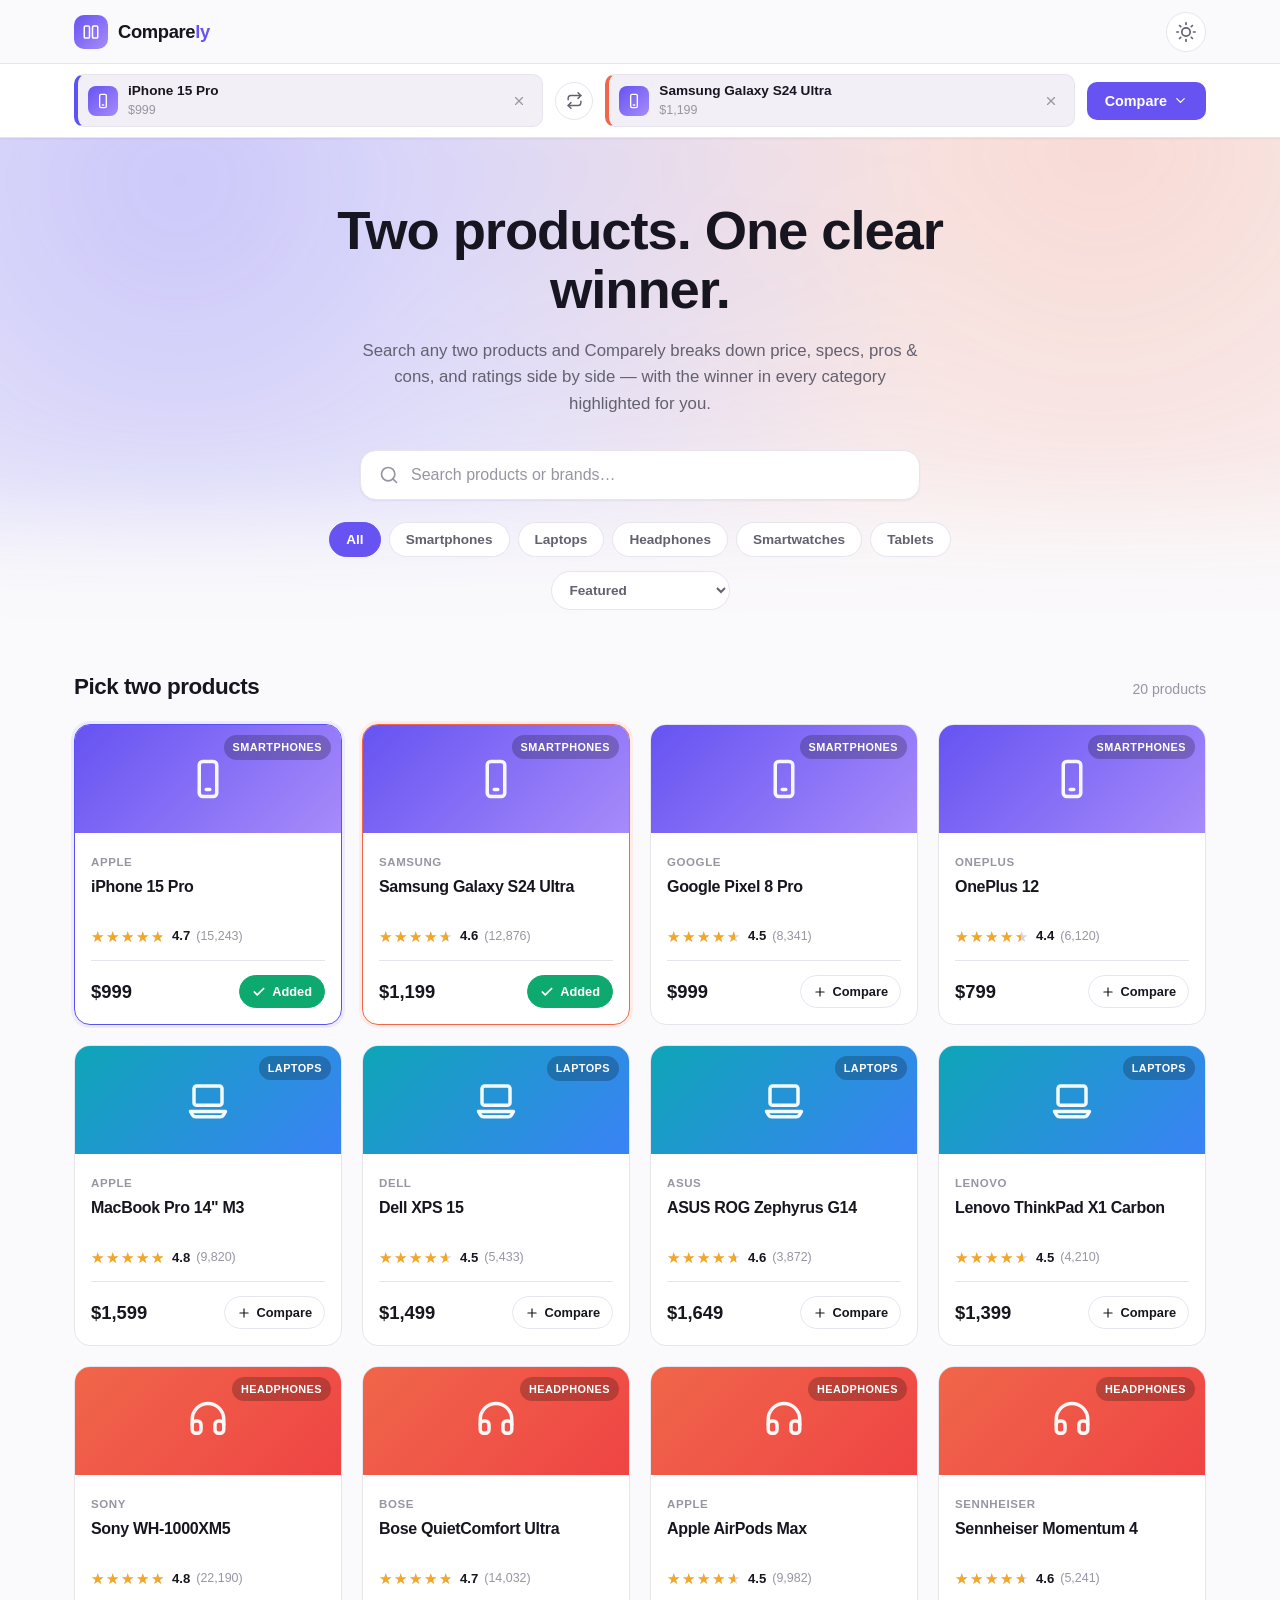
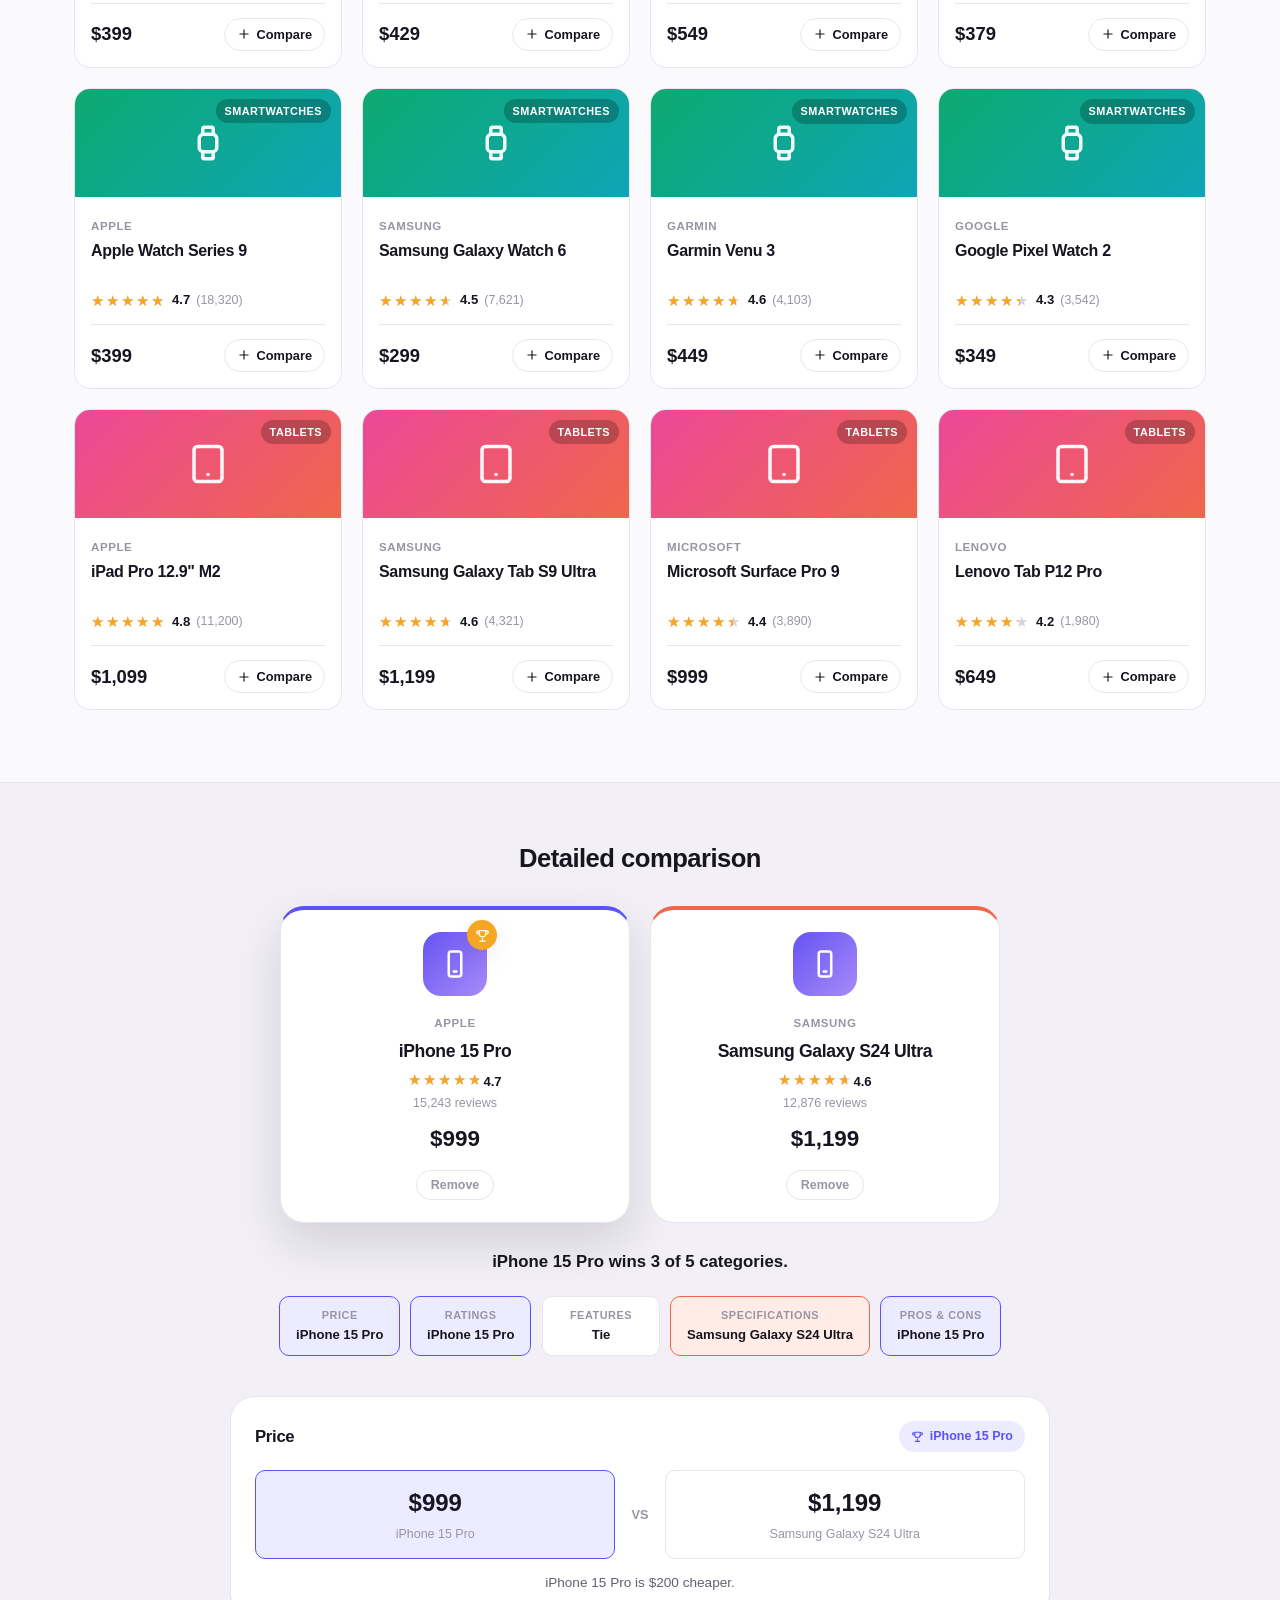
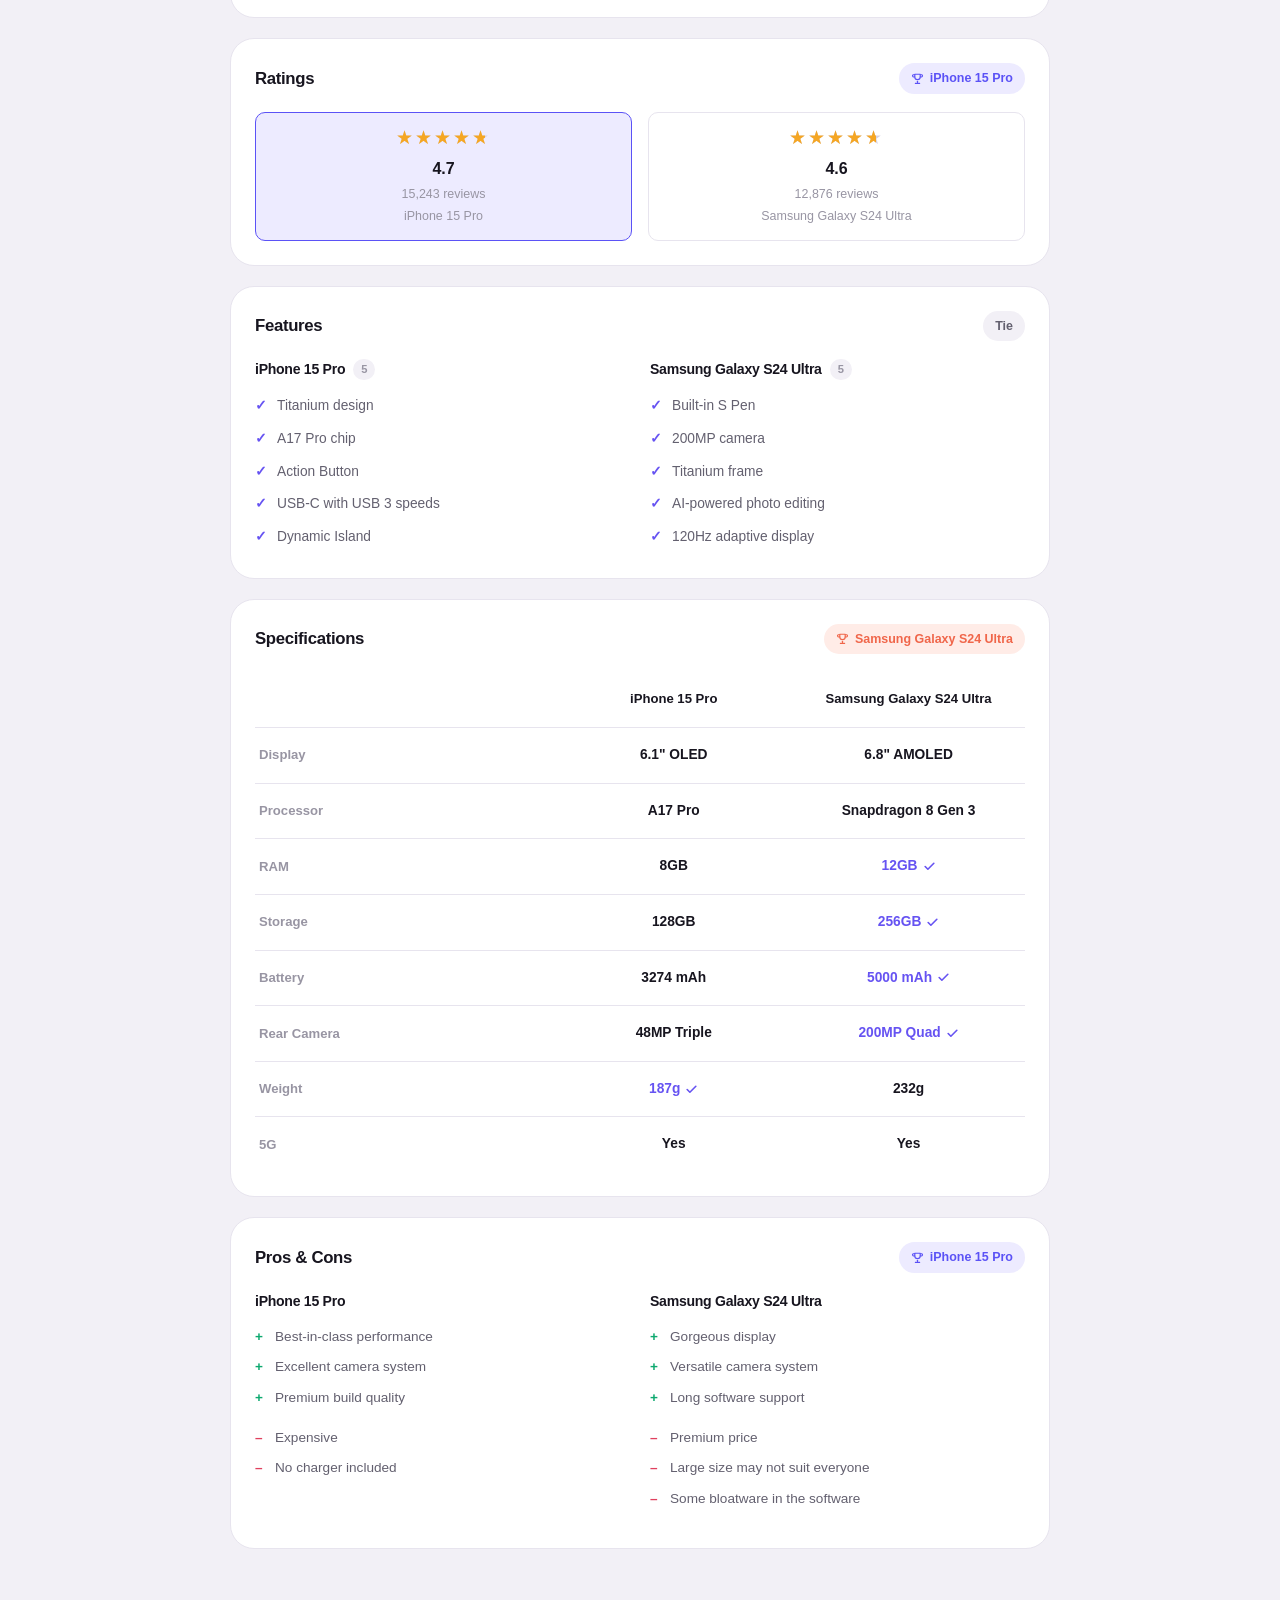
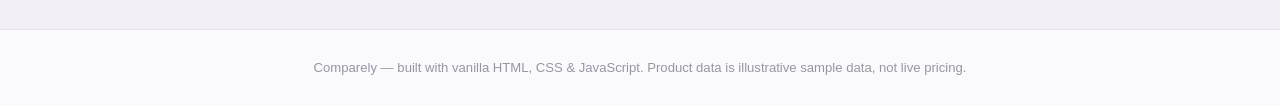
==== commit 00a66942: "Add files via upload" ====
--- a/index.html
+++ b/index.html
@@ -25,13 +25,10 @@
       </span>
       <span class="logo-text">Compare<b>ly</b></span>
     </div>
-    <div class="header-actions">
-      <a href="#about" class="nav-link">About</a>
-      <button id="themeToggle" class="theme-toggle" type="button" aria-label="Toggle dark mode">
-        <svg class="icon-sun" viewBox="0 0 24 24" fill="none" stroke="currentColor" stroke-width="2" stroke-linecap="round" stroke-linejoin="round" aria-hidden="true"><circle cx="12" cy="12" r="5"/><line x1="12" y1="1" x2="12" y2="3"/><line x1="12" y1="21" x2="12" y2="23"/><line x1="4.22" y1="4.22" x2="5.64" y2="5.64"/><line x1="18.36" y1="18.36" x2="19.78" y2="19.78"/><line x1="1" y1="12" x2="3" y2="12"/><line x1="21" y1="12" x2="23" y2="12"/><line x1="4.22" y1="19.78" x2="5.64" y2="18.36"/><line x1="18.36" y1="5.64" x2="19.78" y2="4.22"/></svg>
-        <svg class="icon-moon" viewBox="0 0 24 24" fill="none" stroke="currentColor" stroke-width="2" stroke-linecap="round" stroke-linejoin="round" aria-hidden="true"><path d="M21 12.79A9 9 0 1 1 11.21 3 7 7 0 0 0 21 12.79z"/></svg>
-      </button>
-    </div>
+    <button id="themeToggle" class="theme-toggle" type="button" aria-label="Toggle dark mode">
+      <svg class="icon-sun" viewBox="0 0 24 24" fill="none" stroke="currentColor" stroke-width="2" stroke-linecap="round" stroke-linejoin="round" aria-hidden="true"><circle cx="12" cy="12" r="5"/><line x1="12" y1="1" x2="12" y2="3"/><line x1="12" y1="21" x2="12" y2="23"/><line x1="4.22" y1="4.22" x2="5.64" y2="5.64"/><line x1="18.36" y1="18.36" x2="19.78" y2="19.78"/><line x1="1" y1="12" x2="3" y2="12"/><line x1="21" y1="12" x2="23" y2="12"/><line x1="4.22" y1="19.78" x2="5.64" y2="18.36"/><line x1="18.36" y1="5.64" x2="19.78" y2="4.22"/></svg>
+      <svg class="icon-moon" viewBox="0 0 24 24" fill="none" stroke="currentColor" stroke-width="2" stroke-linecap="round" stroke-linejoin="round" aria-hidden="true"><path d="M21 12.79A9 9 0 1 1 11.21 3 7 7 0 0 0 21 12.79z"/></svg>
+    </button>
   </div>
 </header>
 
@@ -51,6 +48,7 @@
 
 <main>
   <section class="hero">
+    <div class="hero-glow" aria-hidden="true"></div>
     <div class="container hero-inner">
       <h1>Two products. One clear winner.</h1>
       <p class="hero-sub">Search any two products and Comparely breaks down price, specs, pros &amp; cons, and ratings side by side — with the winner in every category highlighted for you.</p>
@@ -83,9 +81,6 @@
     </div>
     <div class="product-grid" id="productGrid"></div>
     <p class="no-results" id="noResults" hidden>No products match your search. Try a different term or filter.</p>
-    <div class="show-more-wrap">
-      <button class="btn-showmore" id="showMoreBtn" type="button" hidden></button>
-    </div>
   </section>
 
   <section class="comparison-section" id="comparisonSection" hidden>
@@ -102,24 +97,14 @@
   </section>
 </main>
 
-<section class="about-section" id="about">
-  <div class="container about-inner">
-    <h2>About Comparely</h2>
-    <p>Comparely is a side-by-side comparison concept. Search for any two products and see exactly where each one wins — on price, features, specifications, and the trade-offs that don't always make it onto a spec sheet.</p>
-    <span class="version-badge" id="aboutVersion"></span>
-  </div>
-</section>
-
 <footer class="site-footer">
-  <div class="container footer-inner">
+  <div class="container">
     <p>Comparely — built with vanilla HTML, CSS &amp; JavaScript. Product data is illustrative sample data, not live pricing.</p>
-    <span class="version-badge" id="footerVersion"></span>
   </div>
 </footer>
 
 <div class="toast" id="toast" role="status" aria-live="polite"></div>
 
-<script src="products.js"></script>
 <script src="script.js"></script>
 </body>
 </html>
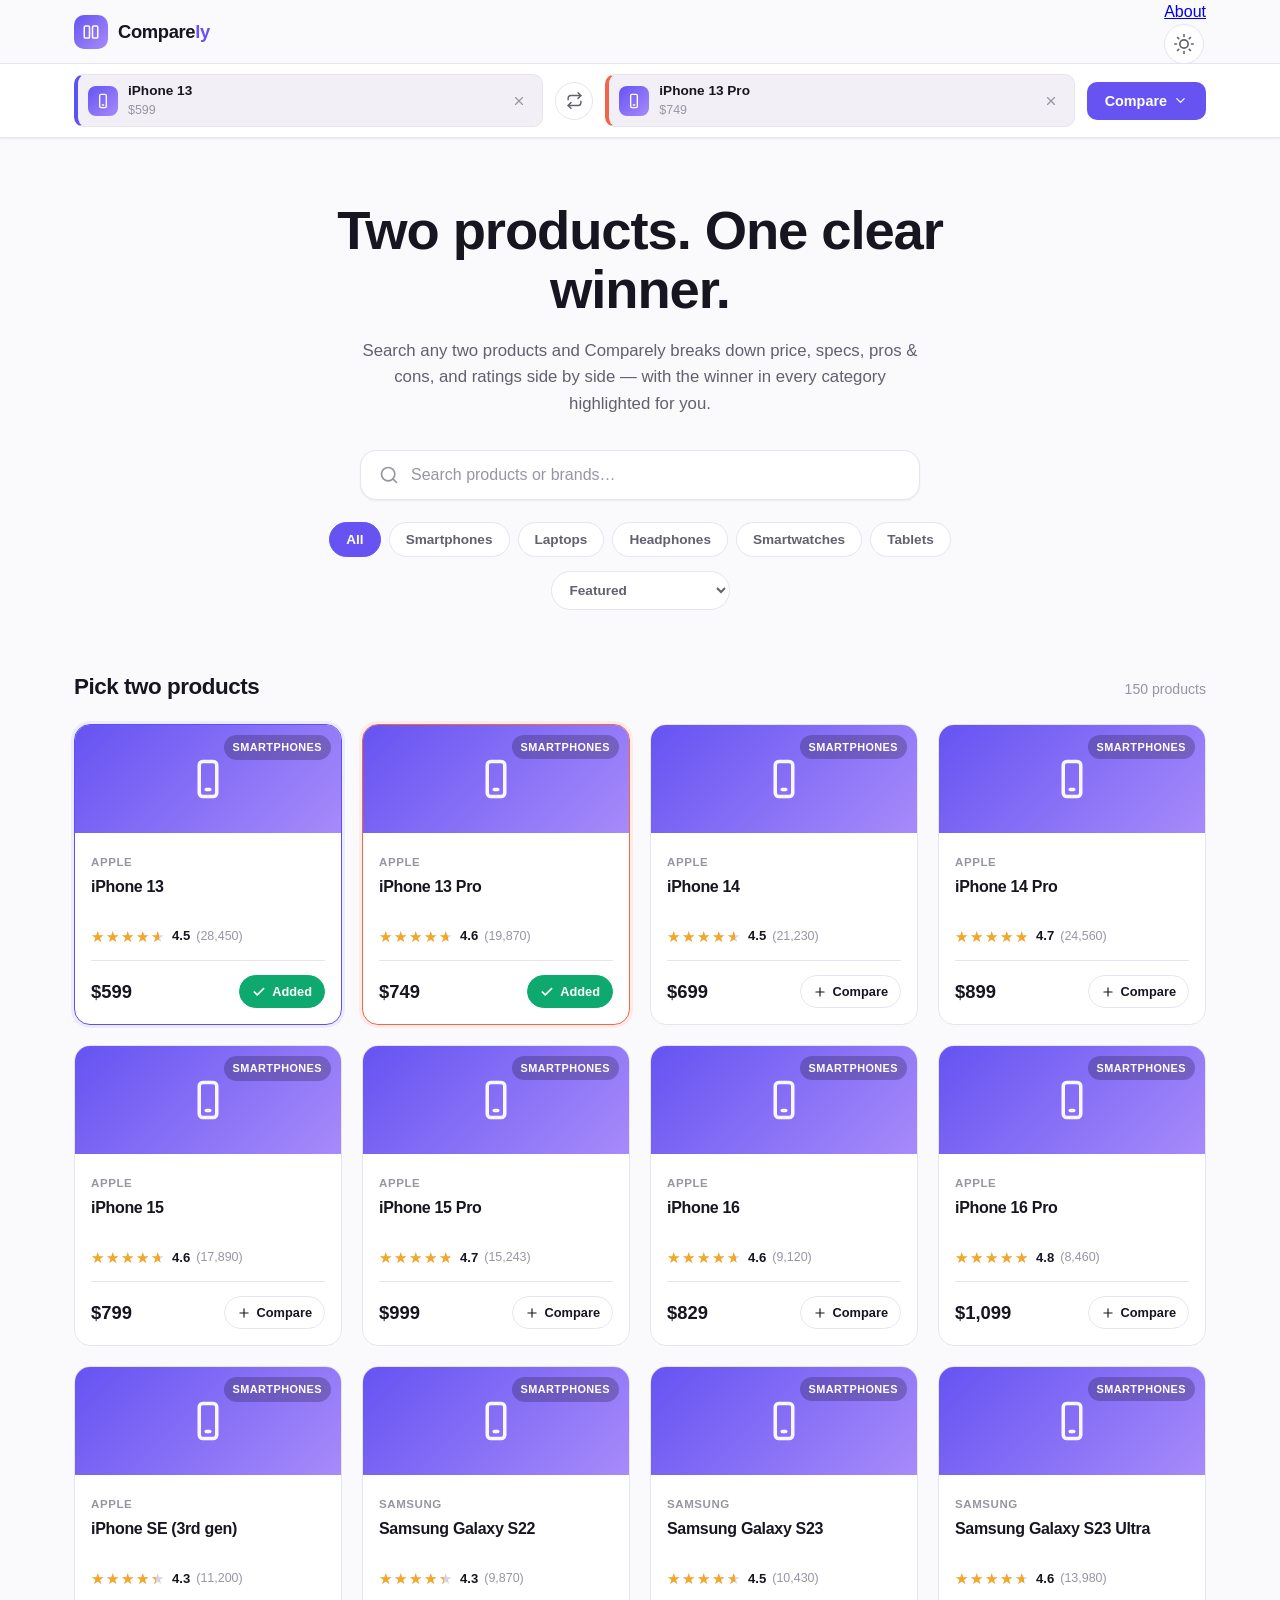
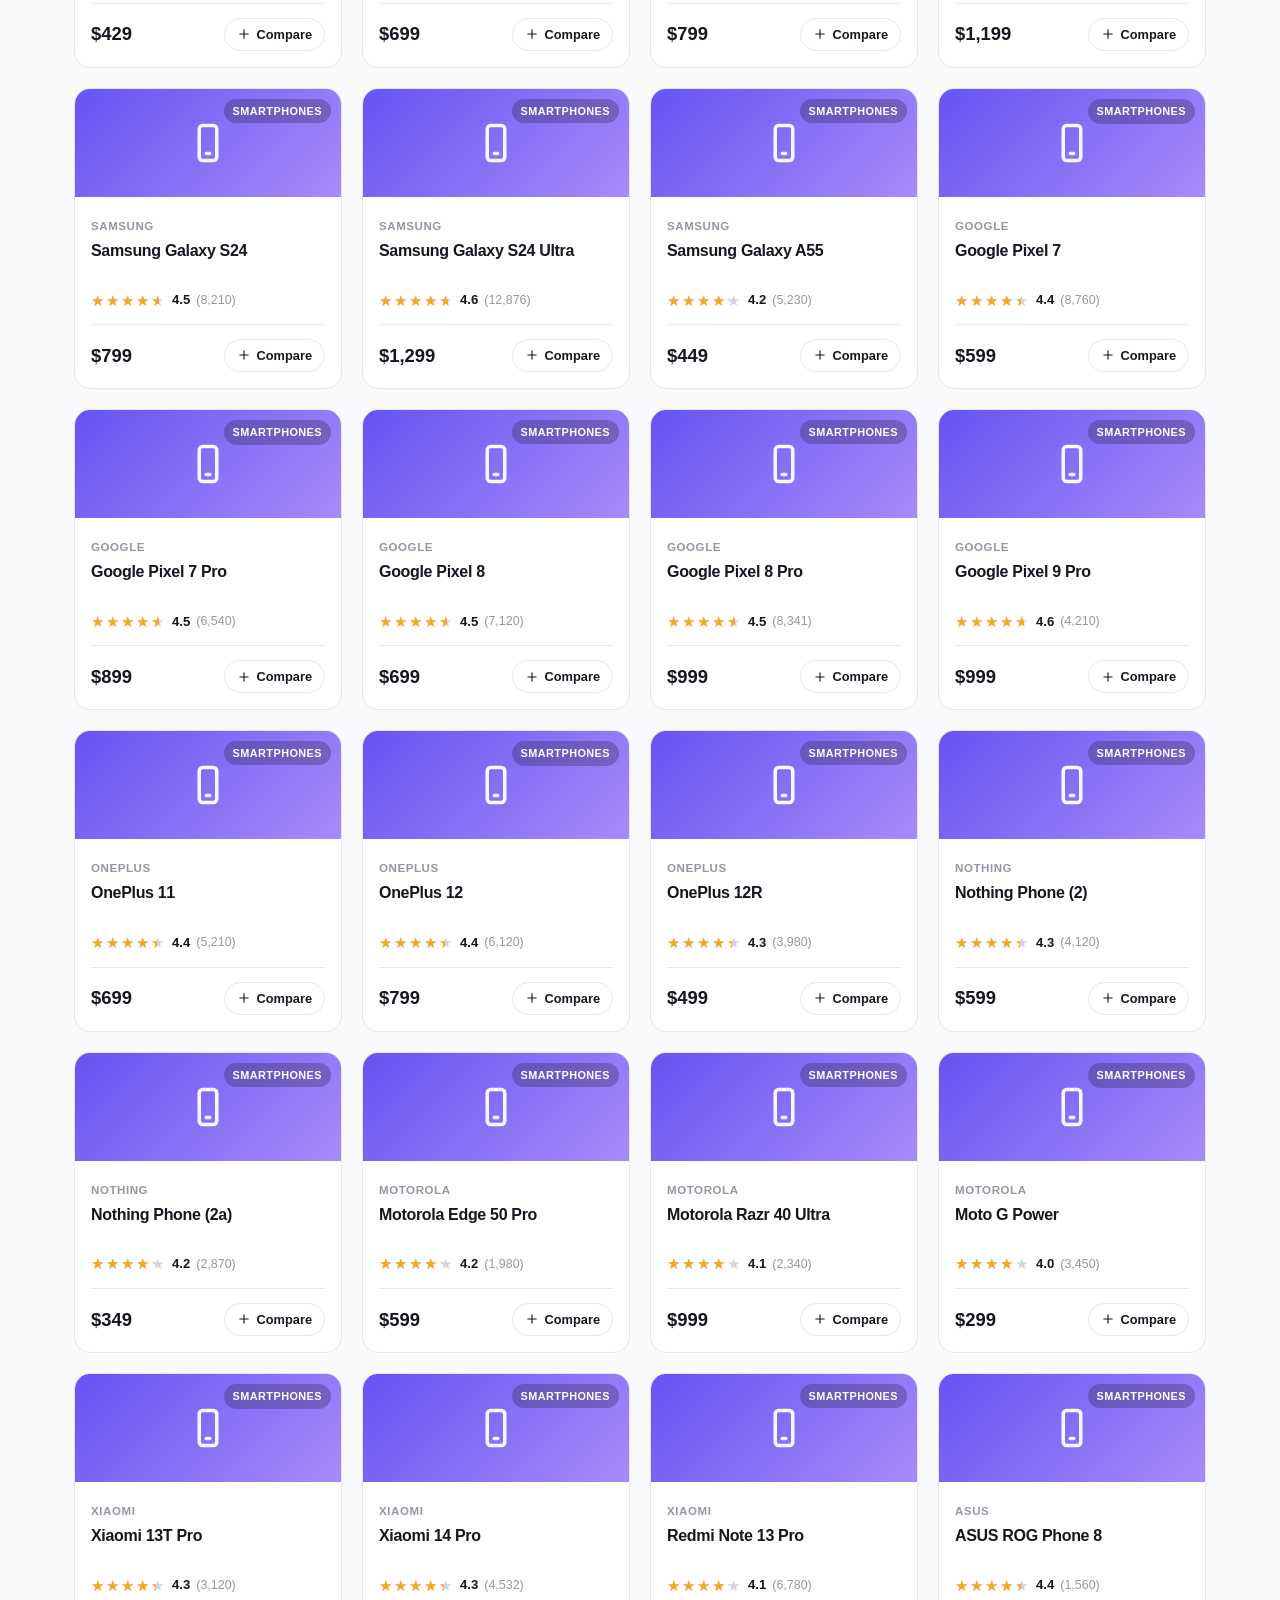
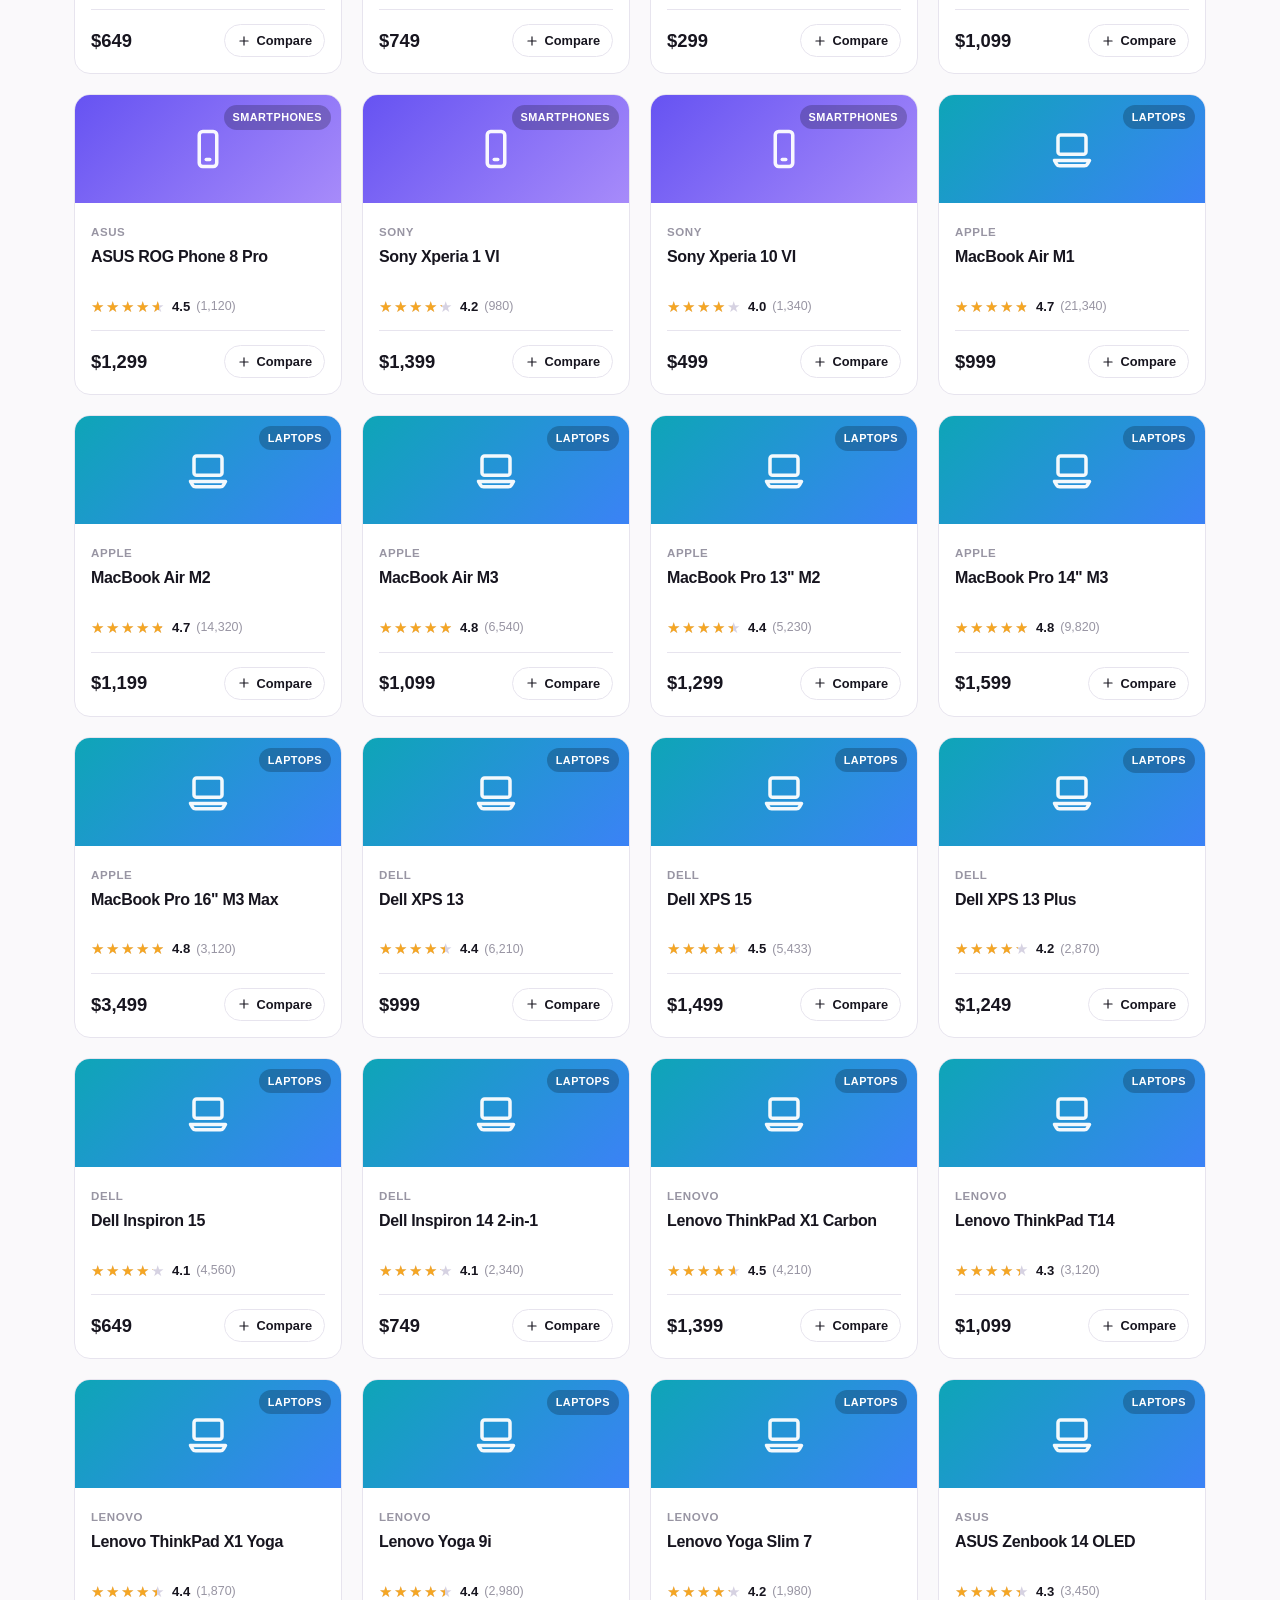
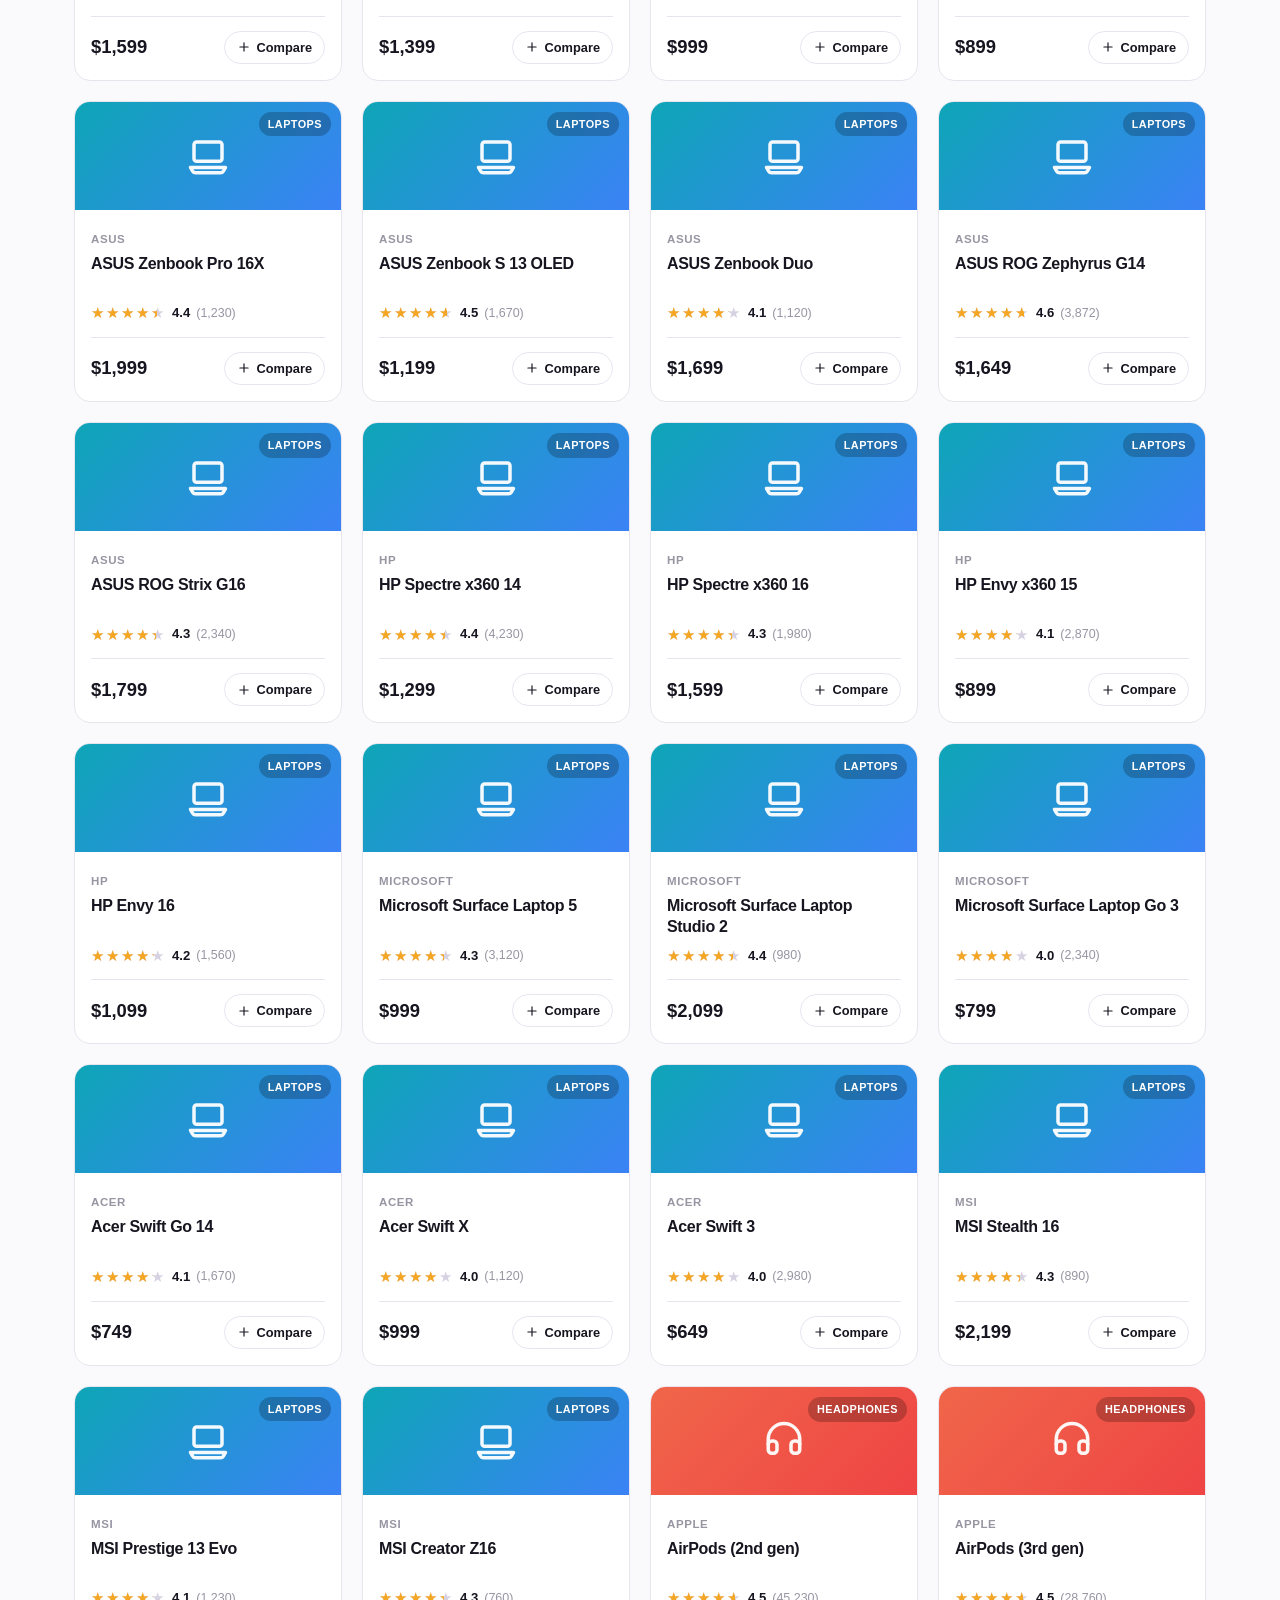
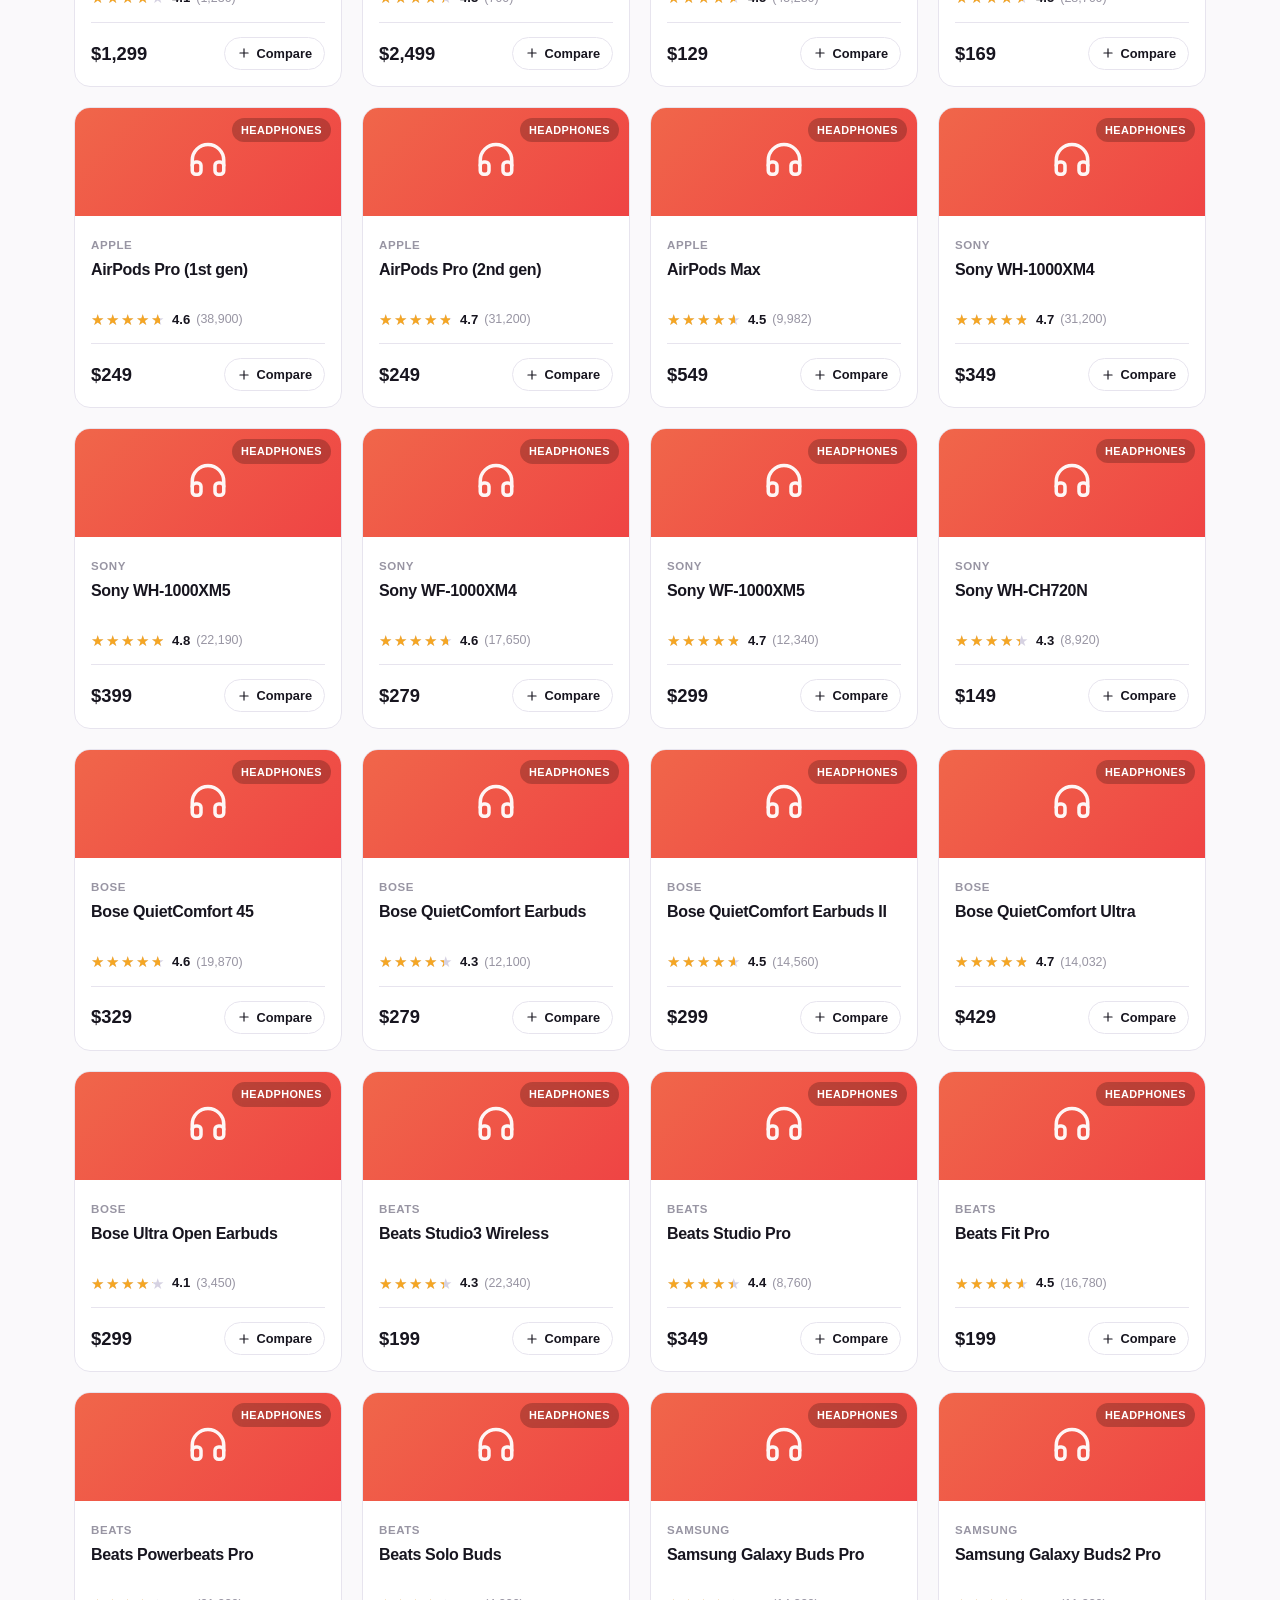
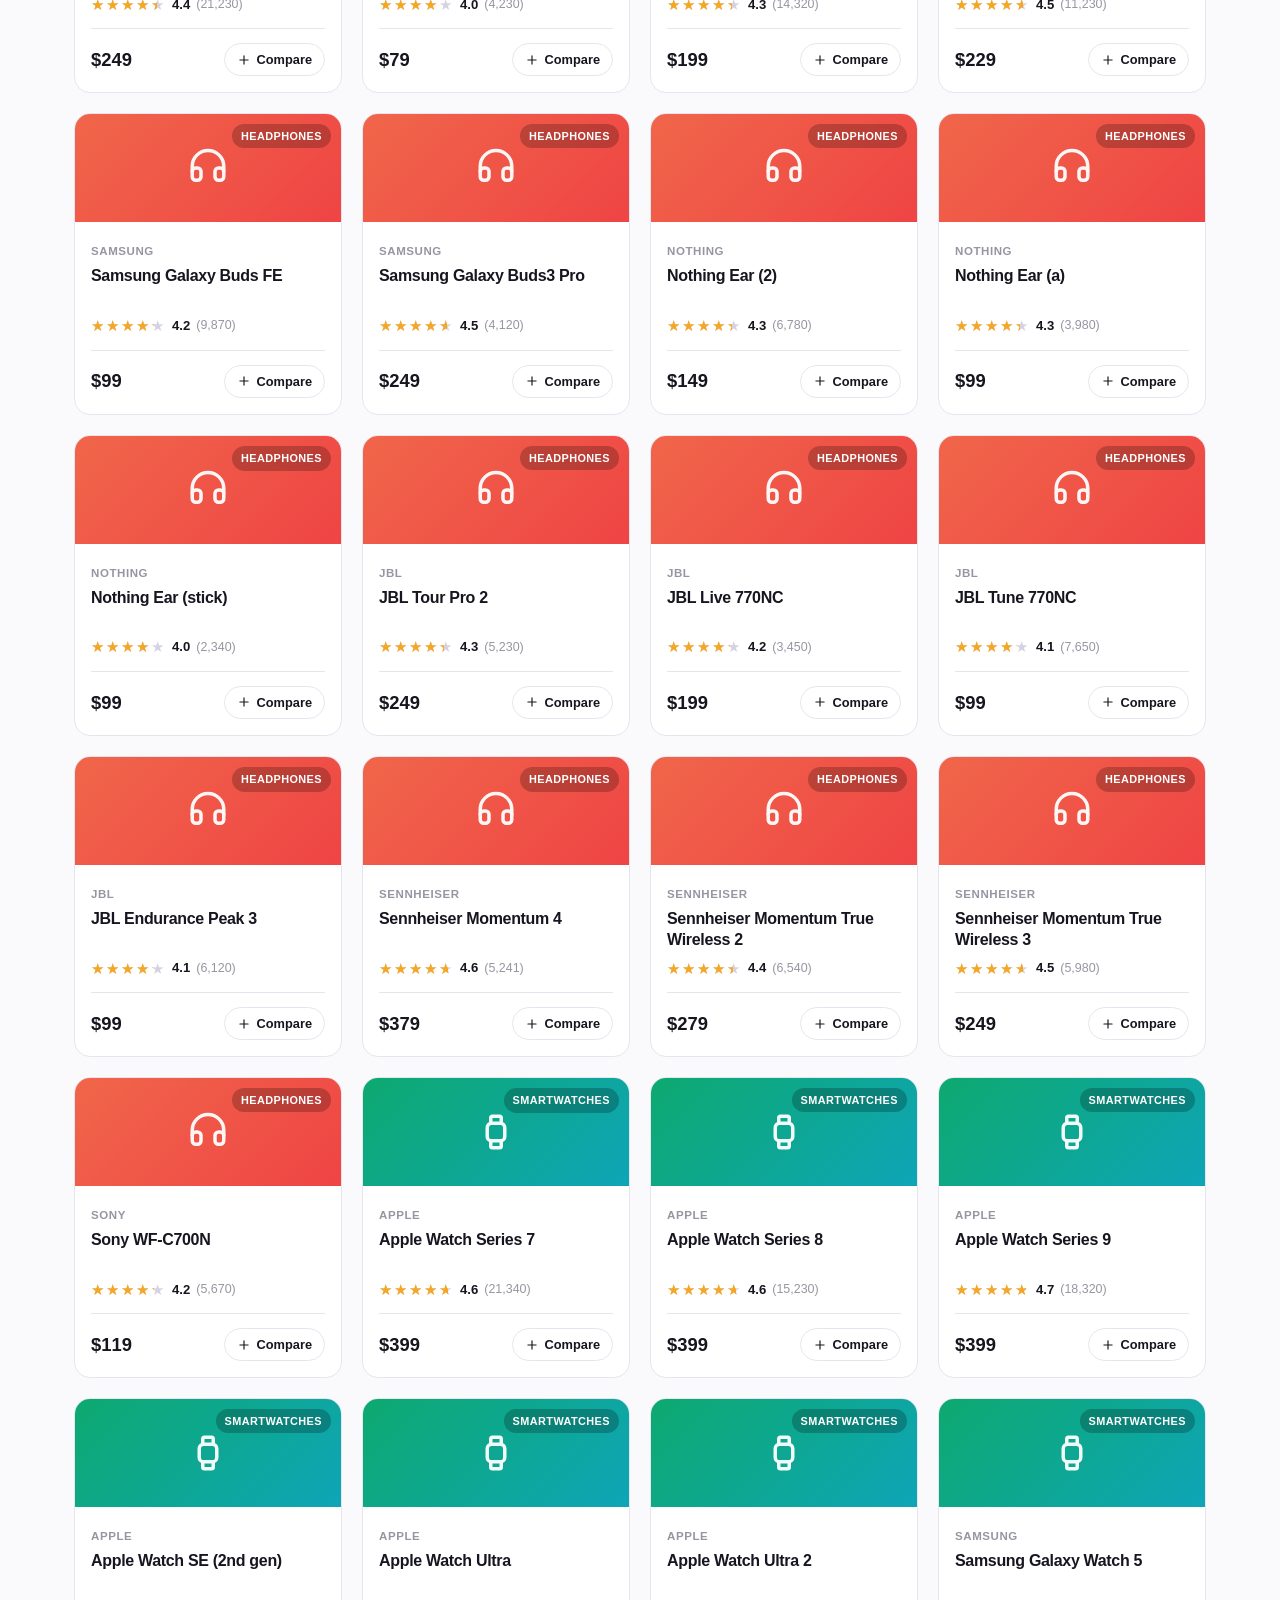
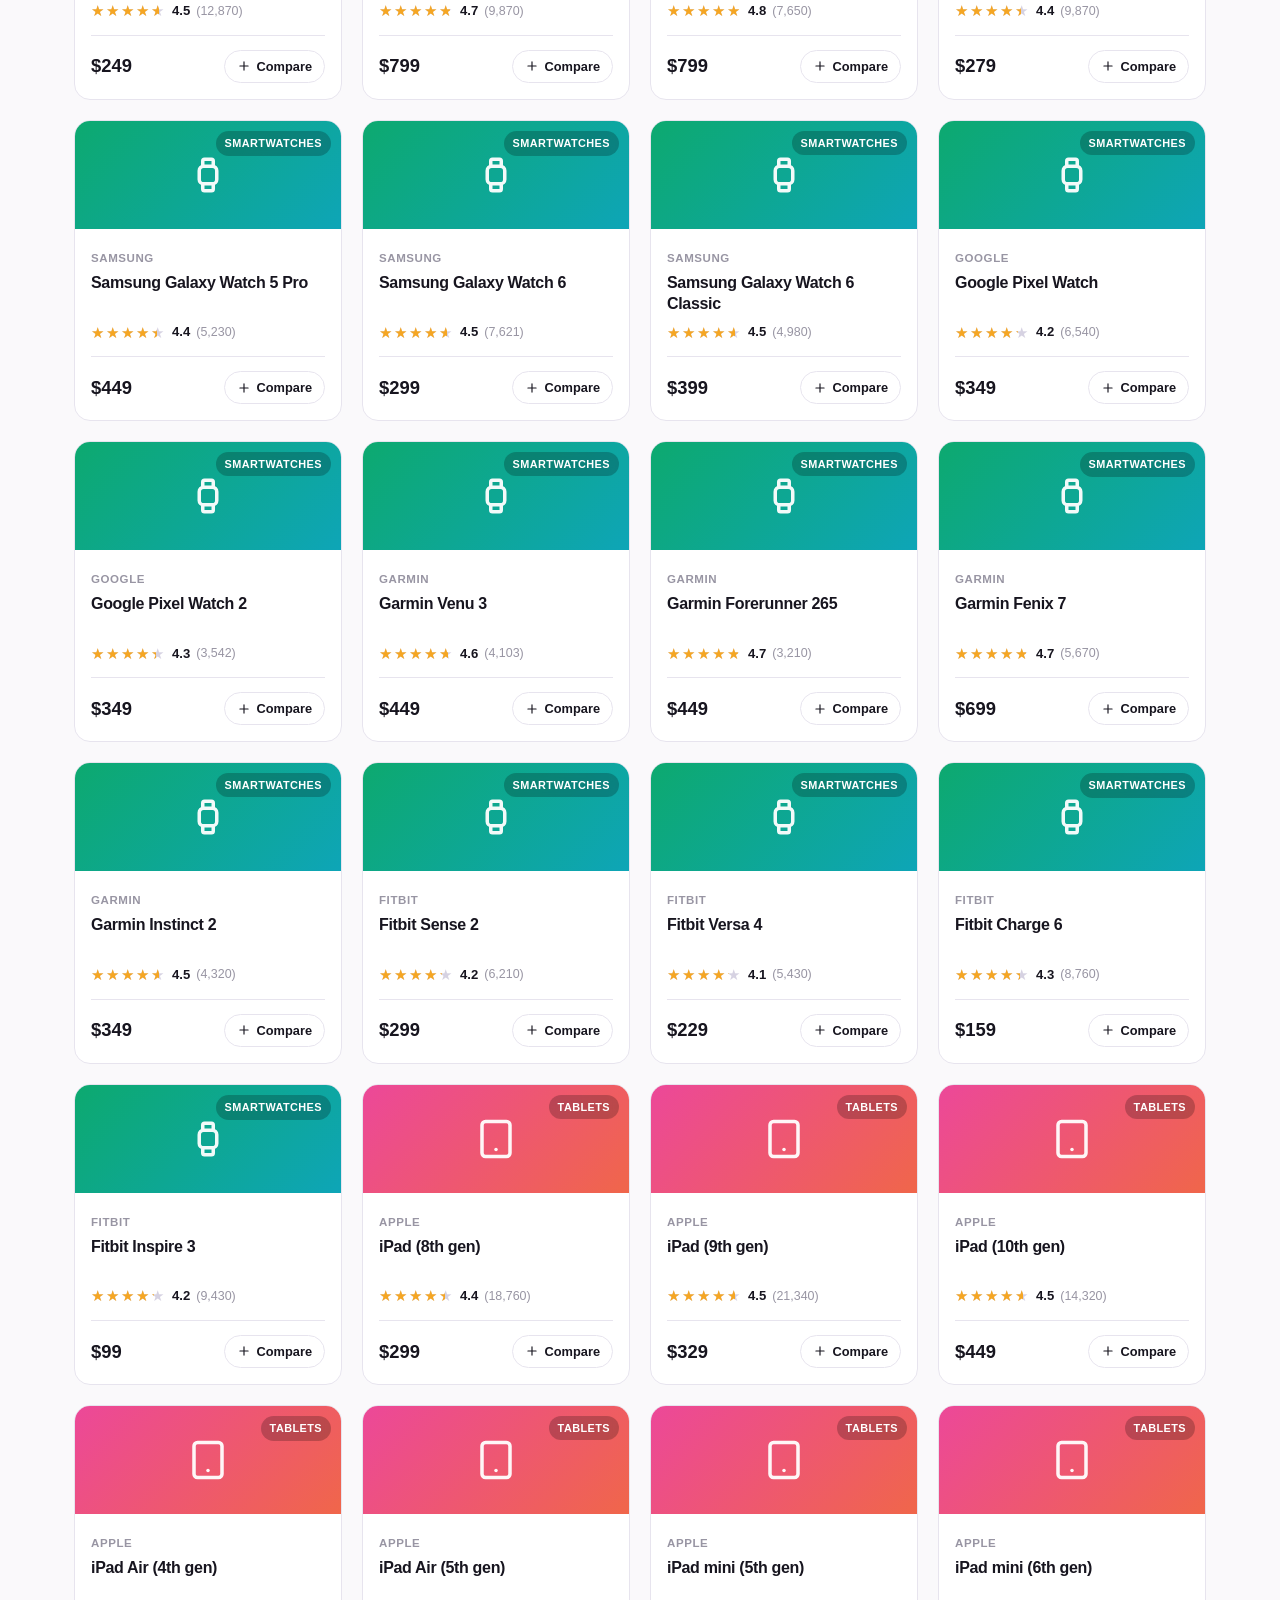
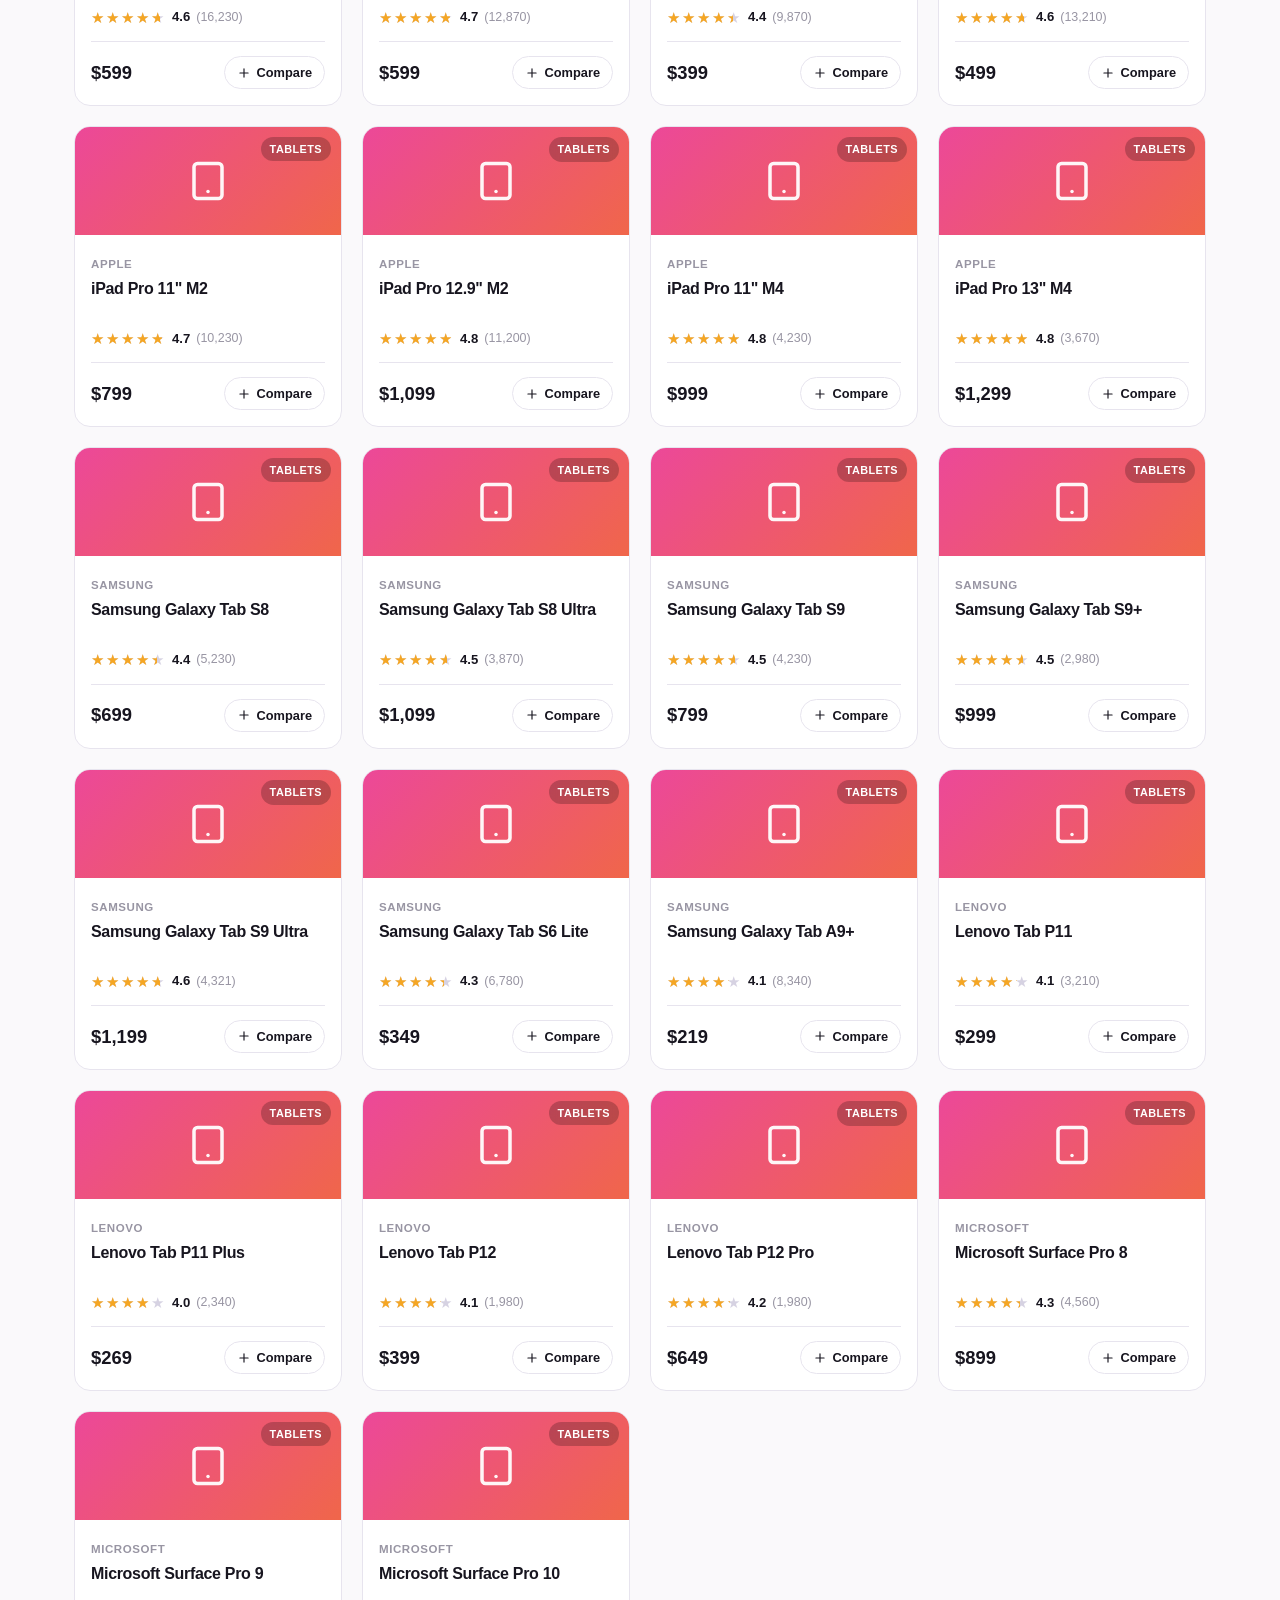
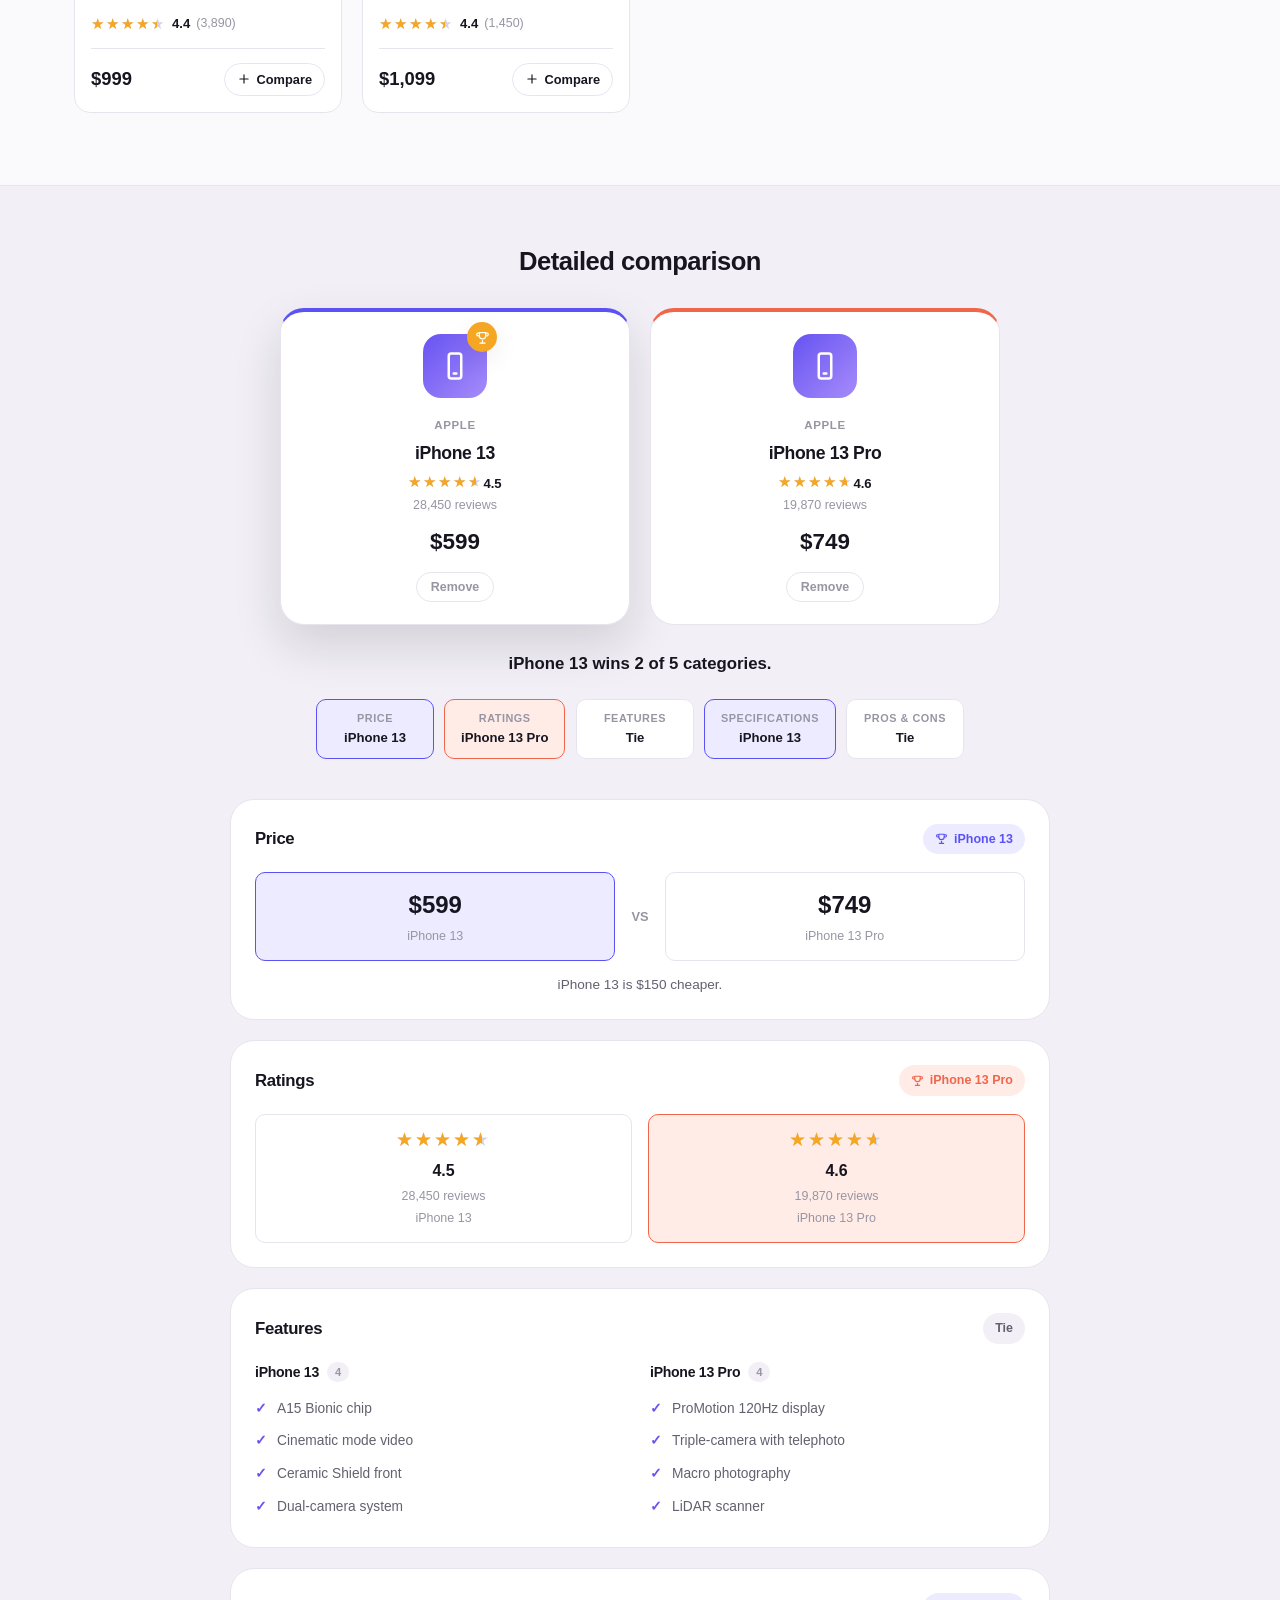
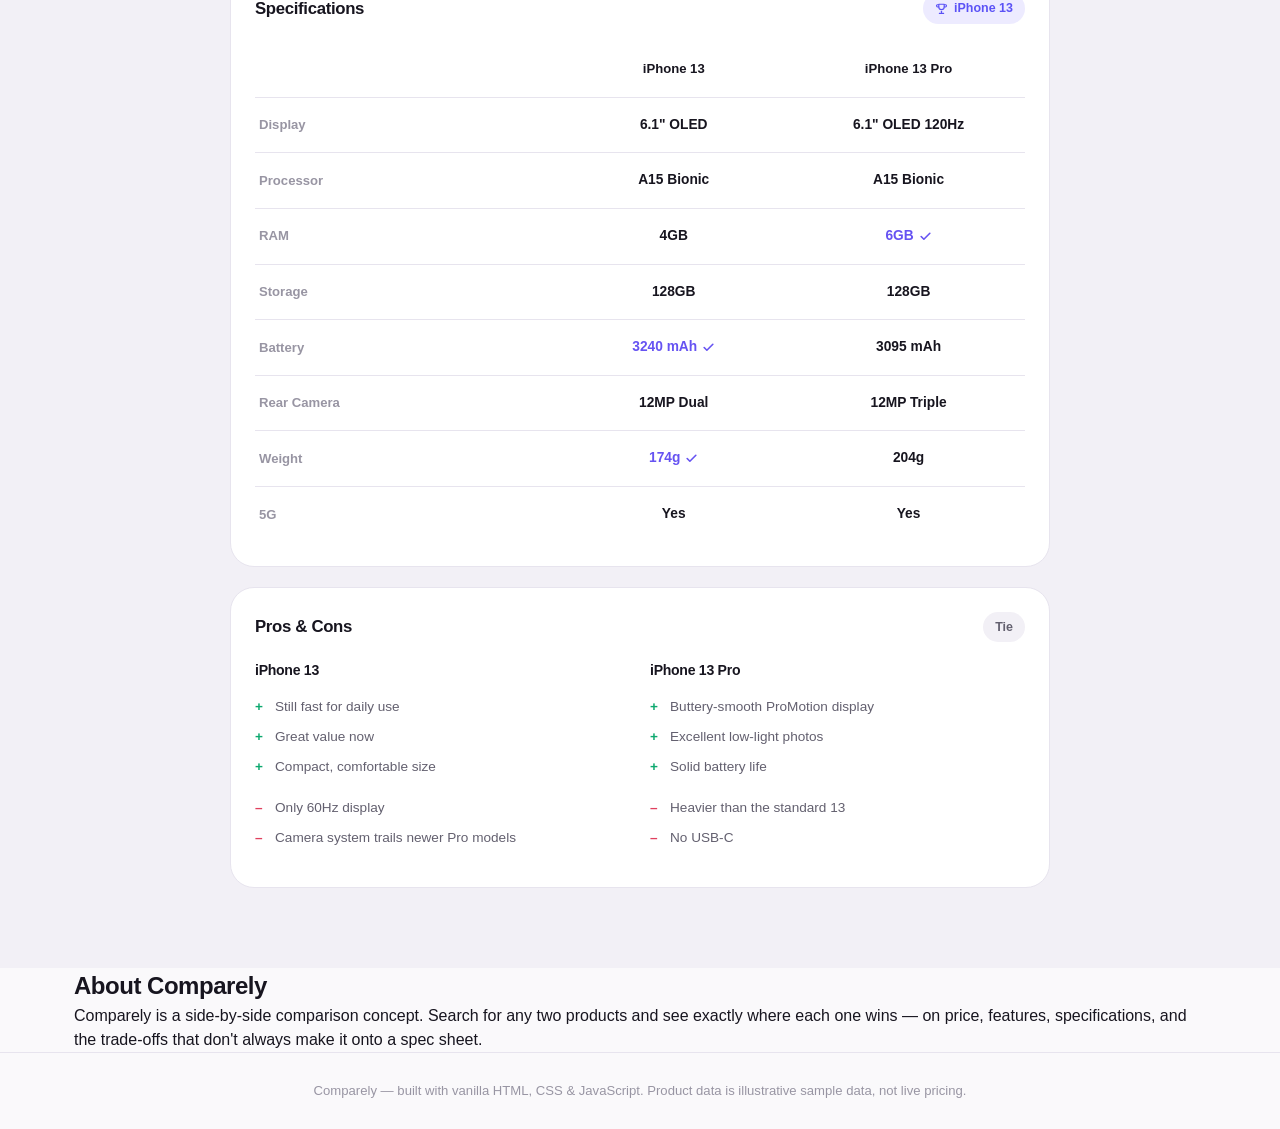
==== commit 1371672b: "Add files via upload" ====
--- a/index.html
+++ b/index.html
@@ -25,10 +25,13 @@
       </span>
       <span class="logo-text">Compare<b>ly</b></span>
     </div>
-    <button id="themeToggle" class="theme-toggle" type="button" aria-label="Toggle dark mode">
-      <svg class="icon-sun" viewBox="0 0 24 24" fill="none" stroke="currentColor" stroke-width="2" stroke-linecap="round" stroke-linejoin="round" aria-hidden="true"><circle cx="12" cy="12" r="5"/><line x1="12" y1="1" x2="12" y2="3"/><line x1="12" y1="21" x2="12" y2="23"/><line x1="4.22" y1="4.22" x2="5.64" y2="5.64"/><line x1="18.36" y1="18.36" x2="19.78" y2="19.78"/><line x1="1" y1="12" x2="3" y2="12"/><line x1="21" y1="12" x2="23" y2="12"/><line x1="4.22" y1="19.78" x2="5.64" y2="18.36"/><line x1="18.36" y1="5.64" x2="19.78" y2="4.22"/></svg>
-      <svg class="icon-moon" viewBox="0 0 24 24" fill="none" stroke="currentColor" stroke-width="2" stroke-linecap="round" stroke-linejoin="round" aria-hidden="true"><path d="M21 12.79A9 9 0 1 1 11.21 3 7 7 0 0 0 21 12.79z"/></svg>
-    </button>
+    <div class="header-actions">
+      <a href="#about" class="nav-link">About</a>
+      <button id="themeToggle" class="theme-toggle" type="button" aria-label="Toggle dark mode">
+        <svg class="icon-sun" viewBox="0 0 24 24" fill="none" stroke="currentColor" stroke-width="2" stroke-linecap="round" stroke-linejoin="round" aria-hidden="true"><circle cx="12" cy="12" r="5"/><line x1="12" y1="1" x2="12" y2="3"/><line x1="12" y1="21" x2="12" y2="23"/><line x1="4.22" y1="4.22" x2="5.64" y2="5.64"/><line x1="18.36" y1="18.36" x2="19.78" y2="19.78"/><line x1="1" y1="12" x2="3" y2="12"/><line x1="21" y1="12" x2="23" y2="12"/><line x1="4.22" y1="19.78" x2="5.64" y2="18.36"/><line x1="18.36" y1="5.64" x2="19.78" y2="4.22"/></svg>
+        <svg class="icon-moon" viewBox="0 0 24 24" fill="none" stroke="currentColor" stroke-width="2" stroke-linecap="round" stroke-linejoin="round" aria-hidden="true"><path d="M21 12.79A9 9 0 1 1 11.21 3 7 7 0 0 0 21 12.79z"/></svg>
+      </button>
+    </div>
   </div>
 </header>
 
@@ -48,7 +51,6 @@
 
 <main>
   <section class="hero">
-    <div class="hero-glow" aria-hidden="true"></div>
     <div class="container hero-inner">
       <h1>Two products. One clear winner.</h1>
       <p class="hero-sub">Search any two products and Comparely breaks down price, specs, pros &amp; cons, and ratings side by side — with the winner in every category highlighted for you.</p>
@@ -81,6 +83,9 @@
     </div>
     <div class="product-grid" id="productGrid"></div>
     <p class="no-results" id="noResults" hidden>No products match your search. Try a different term or filter.</p>
+    <div class="show-more-wrap">
+      <button class="btn-showmore" id="showMoreBtn" type="button" hidden></button>
+    </div>
   </section>
 
   <section class="comparison-section" id="comparisonSection" hidden>
@@ -97,14 +102,24 @@
   </section>
 </main>
 
+<section class="about-section" id="about">
+  <div class="container about-inner">
+    <h2>About Comparely</h2>
+    <p>Comparely is a side-by-side comparison concept. Search for any two products and see exactly where each one wins — on price, features, specifications, and the trade-offs that don't always make it onto a spec sheet.</p>
+    <span class="version-badge" id="aboutVersion"></span>
+  </div>
+</section>
+
 <footer class="site-footer">
-  <div class="container">
+  <div class="container footer-inner">
     <p>Comparely — built with vanilla HTML, CSS &amp; JavaScript. Product data is illustrative sample data, not live pricing.</p>
+    <span class="version-badge" id="footerVersion"></span>
   </div>
 </footer>
 
 <div class="toast" id="toast" role="status" aria-live="polite"></div>
 
+<script src="products.js"></script>
 <script src="script.js"></script>
 </body>
 </html>
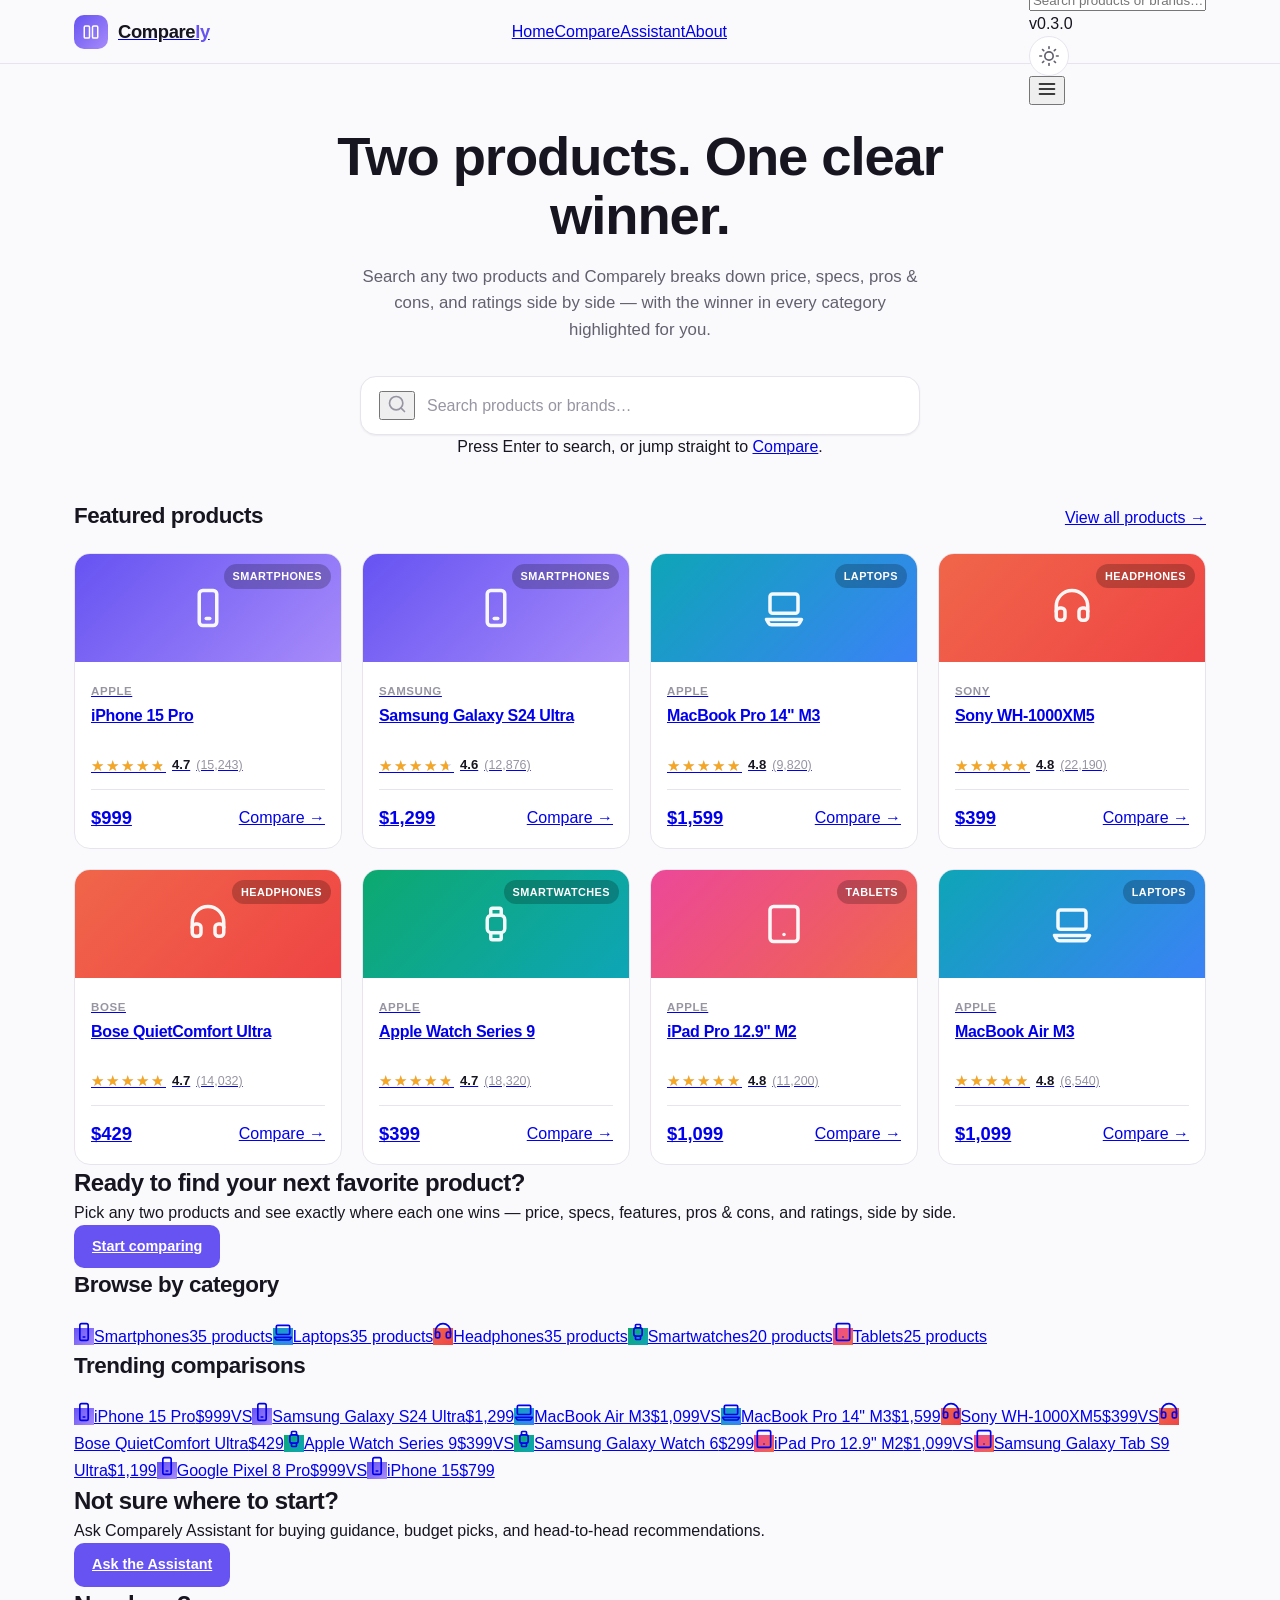
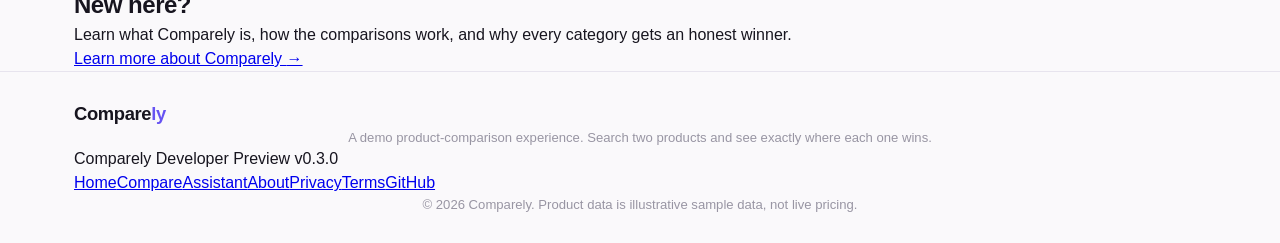
==== commit 03882691: "Add files via upload" ====
--- a/index.html
+++ b/index.html
@@ -15,39 +15,9 @@
 <link rel="icon" href="data:image/svg+xml,%3Csvg xmlns='http://www.w3.org/2000/svg' viewBox='0 0 24 24'%3E%3Crect width='24' height='24' rx='6' fill='%236653F2'/%3E%3Crect x='3' y='4' width='7' height='16' rx='1.5' fill='white'/%3E%3Crect x='14' y='4' width='7' height='16' rx='1.5' fill='white' opacity='0.65'/%3E%3C/svg%3E">
 <link rel="stylesheet" href="styles.css">
 </head>
-<body>
+<body data-page="home">
 
-<header class="site-header">
-  <div class="container header-inner">
-    <div class="logo">
-      <span class="logo-badge" aria-hidden="true">
-        <svg viewBox="0 0 24 24" fill="none" stroke="currentColor" stroke-width="2" stroke-linecap="round" stroke-linejoin="round"><rect x="3" y="4" width="7" height="16" rx="1.5"/><rect x="14" y="4" width="7" height="16" rx="1.5"/></svg>
-      </span>
-      <span class="logo-text">Compare<b>ly</b></span>
-    </div>
-    <div class="header-actions">
-      <a href="#about" class="nav-link">About</a>
-      <button id="themeToggle" class="theme-toggle" type="button" aria-label="Toggle dark mode">
-        <svg class="icon-sun" viewBox="0 0 24 24" fill="none" stroke="currentColor" stroke-width="2" stroke-linecap="round" stroke-linejoin="round" aria-hidden="true"><circle cx="12" cy="12" r="5"/><line x1="12" y1="1" x2="12" y2="3"/><line x1="12" y1="21" x2="12" y2="23"/><line x1="4.22" y1="4.22" x2="5.64" y2="5.64"/><line x1="18.36" y1="18.36" x2="19.78" y2="19.78"/><line x1="1" y1="12" x2="3" y2="12"/><line x1="21" y1="12" x2="23" y2="12"/><line x1="4.22" y1="19.78" x2="5.64" y2="18.36"/><line x1="18.36" y1="5.64" x2="19.78" y2="4.22"/></svg>
-        <svg class="icon-moon" viewBox="0 0 24 24" fill="none" stroke="currentColor" stroke-width="2" stroke-linecap="round" stroke-linejoin="round" aria-hidden="true"><path d="M21 12.79A9 9 0 1 1 11.21 3 7 7 0 0 0 21 12.79z"/></svg>
-      </button>
-    </div>
-  </div>
-</header>
-
-<div class="compare-tray" id="compareTray">
-  <div class="container tray-inner">
-    <div class="tray-slot" id="traySlotA"></div>
-    <button class="swap-btn" id="swapBtn" type="button" aria-label="Swap products" title="Swap products">
-      <svg viewBox="0 0 24 24" fill="none" stroke="currentColor" stroke-width="2" stroke-linecap="round" stroke-linejoin="round" aria-hidden="true"><polyline points="17 1 21 5 17 9"/><path d="M3 11V9a4 4 0 0 1 4-4h14"/><polyline points="7 23 3 19 7 15"/><path d="M21 13v2a4 4 0 0 1-4 4H3"/></svg>
-    </button>
-    <div class="tray-slot" id="traySlotB"></div>
-    <button class="btn btn-primary btn-view" id="viewComparisonBtn" type="button">
-      <span>Compare</span>
-      <svg viewBox="0 0 24 24" fill="none" stroke="currentColor" stroke-width="2" stroke-linecap="round" stroke-linejoin="round" aria-hidden="true"><polyline points="6 9 12 15 18 9"/></svg>
-    </button>
-  </div>
-</div>
+<header class="site-header" id="siteHeader"></header>
 
 <main>
   <section class="hero">
@@ -56,70 +26,72 @@
       <p class="hero-sub">Search any two products and Comparely breaks down price, specs, pros &amp; cons, and ratings side by side — with the winner in every category highlighted for you.</p>
 
       <div class="search-box">
-        <svg viewBox="0 0 24 24" fill="none" stroke="currentColor" stroke-width="2" stroke-linecap="round" stroke-linejoin="round" aria-hidden="true"><circle cx="11" cy="11" r="8"/><line x1="21" y1="21" x2="16.65" y2="16.65"/></svg>
-        <input type="text" id="searchInput" placeholder="Search products or brands…" aria-label="Search products" autocomplete="off">
+        <button type="button" id="heroSearchBtn" class="search-box-btn" aria-label="Search">
+          <svg viewBox="0 0 24 24" fill="none" stroke="currentColor" stroke-width="2" stroke-linecap="round" stroke-linejoin="round" aria-hidden="true"><circle cx="11" cy="11" r="8"/><line x1="21" y1="21" x2="16.65" y2="16.65"/></svg>
+        </button>
+        <input type="text" id="heroSearchInput" placeholder="Search products or brands…" aria-label="Search products" autocomplete="off">
       </div>
-
-      <div class="filter-row">
-        <div class="category-pills" id="categoryPills"></div>
-        <div class="sort-box">
-          <label for="sortSelect" class="sr-only">Sort products</label>
-          <select id="sortSelect">
-            <option value="featured">Featured</option>
-            <option value="price-asc">Price: Low to High</option>
-            <option value="price-desc">Price: High to Low</option>
-            <option value="rating-desc">Rating: High to Low</option>
-            <option value="name-asc">Name: A–Z</option>
-          </select>
-        </div>
-      </div>
+      <p class="hero-hint">Press Enter to search, or jump straight to <a href="compare.html">Compare</a>.</p>
     </div>
   </section>
 
-  <section class="product-section container">
+  <section class="home-section container">
     <div class="section-heading">
-      <h2>Pick two products</h2>
-      <span class="results-count" id="resultsCount"></span>
+      <h2>Featured products</h2>
+      <a class="section-link" href="compare.html">View all products →</a>
     </div>
-    <div class="product-grid" id="productGrid"></div>
-    <p class="no-results" id="noResults" hidden>No products match your search. Try a different term or filter.</p>
-    <div class="show-more-wrap">
-      <button class="btn-showmore" id="showMoreBtn" type="button" hidden></button>
+    <div class="product-grid" id="featuredGrid"></div>
+  </section>
+
+  <section class="cta-band cta-compare">
+    <div class="container cta-inner">
+      <div class="cta-text">
+        <h2>Ready to find your next favorite product?</h2>
+        <p>Pick any two products and see exactly where each one wins — price, specs, features, pros &amp; cons, and ratings, side by side.</p>
+      </div>
+      <a class="btn btn-primary" href="compare.html">Start comparing</a>
     </div>
   </section>
 
-  <section class="comparison-section" id="comparisonSection" hidden>
-    <div class="container">
-      <div class="section-heading">
-        <h2>Detailed comparison</h2>
+  <section class="home-section container">
+    <div class="section-heading">
+      <h2>Browse by category</h2>
+    </div>
+    <div class="category-tiles" id="categoryTiles"></div>
+  </section>
+
+  <section class="home-section container">
+    <div class="section-heading">
+      <h2>Trending comparisons</h2>
+    </div>
+    <div class="trending-grid" id="trendingGrid"></div>
+  </section>
+
+  <section class="cta-band cta-assistant">
+    <div class="container cta-inner">
+      <div class="cta-text">
+        <h2>Not sure where to start?</h2>
+        <p>Ask Comparely Assistant for buying guidance, budget picks, and head-to-head recommendations.</p>
       </div>
+      <a class="btn btn-primary" href="assistant.html">Ask the Assistant</a>
+    </div>
+  </section>
 
-      <div class="comparison-panels" id="comparisonPanels"></div>
-      <p class="overall-line" id="overallLine"></p>
-      <div class="score-strip" id="scoreStrip"></div>
-      <div class="comparison-blocks" id="comparisonBlocks"></div>
+  <section class="about-teaser container">
+    <div class="about-teaser-inner">
+      <h2>New here?</h2>
+      <p>Learn what Comparely is, how the comparisons work, and why every category gets an honest winner.</p>
+      <a class="about-teaser-link" href="about.html">Learn more about Comparely <span aria-hidden="true">→</span></a>
     </div>
   </section>
 </main>
 
-<section class="about-section" id="about">
-  <div class="container about-inner">
-    <h2>About Comparely</h2>
-    <p>Comparely is a side-by-side comparison concept. Search for any two products and see exactly where each one wins — on price, features, specifications, and the trade-offs that don't always make it onto a spec sheet.</p>
-    <span class="version-badge" id="aboutVersion"></span>
-  </div>
-</section>
-
-<footer class="site-footer">
-  <div class="container footer-inner">
-    <p>Comparely — built with vanilla HTML, CSS &amp; JavaScript. Product data is illustrative sample data, not live pricing.</p>
-    <span class="version-badge" id="footerVersion"></span>
-  </div>
-</footer>
+<footer class="site-footer" id="siteFooter"></footer>
 
 <div class="toast" id="toast" role="status" aria-live="polite"></div>
 
 <script src="products.js"></script>
-<script src="script.js"></script>
+<script src="common.js"></script>
+<script src="home.js"></script>
 </body>
 </html>
